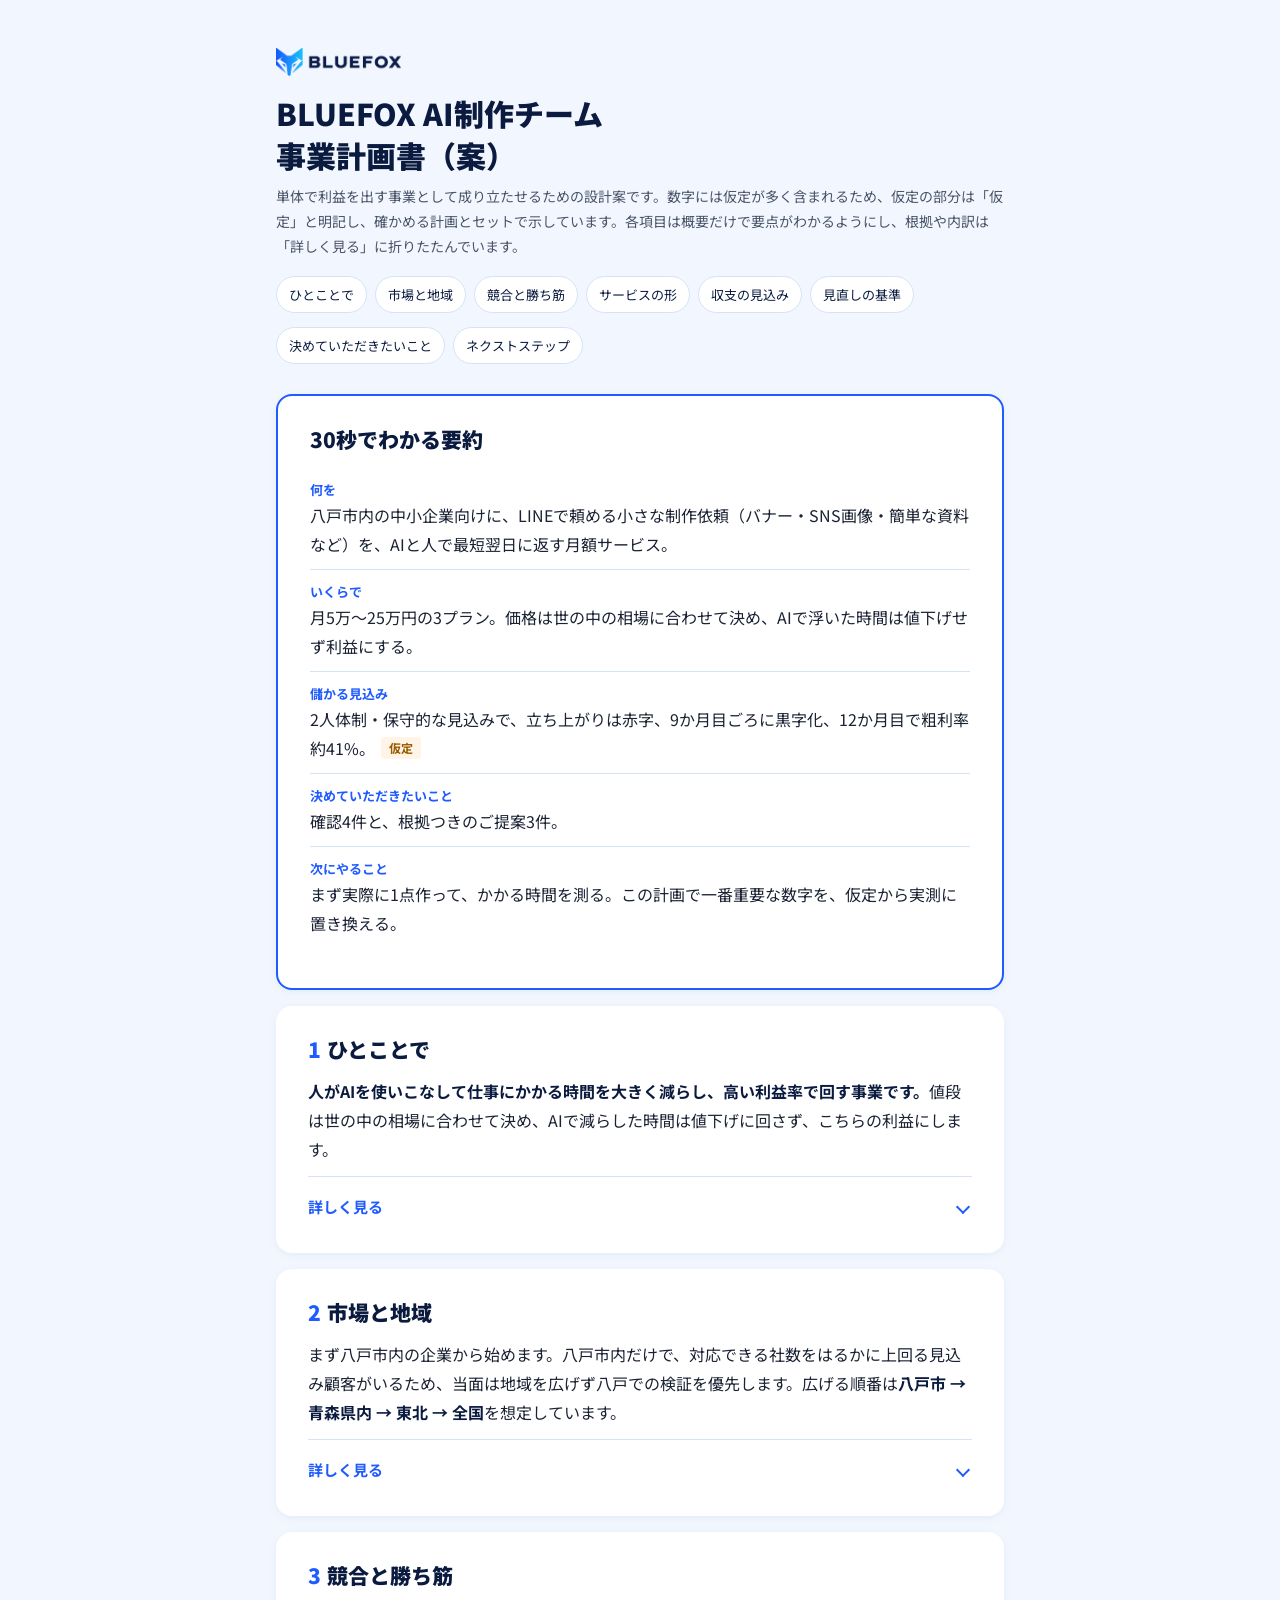
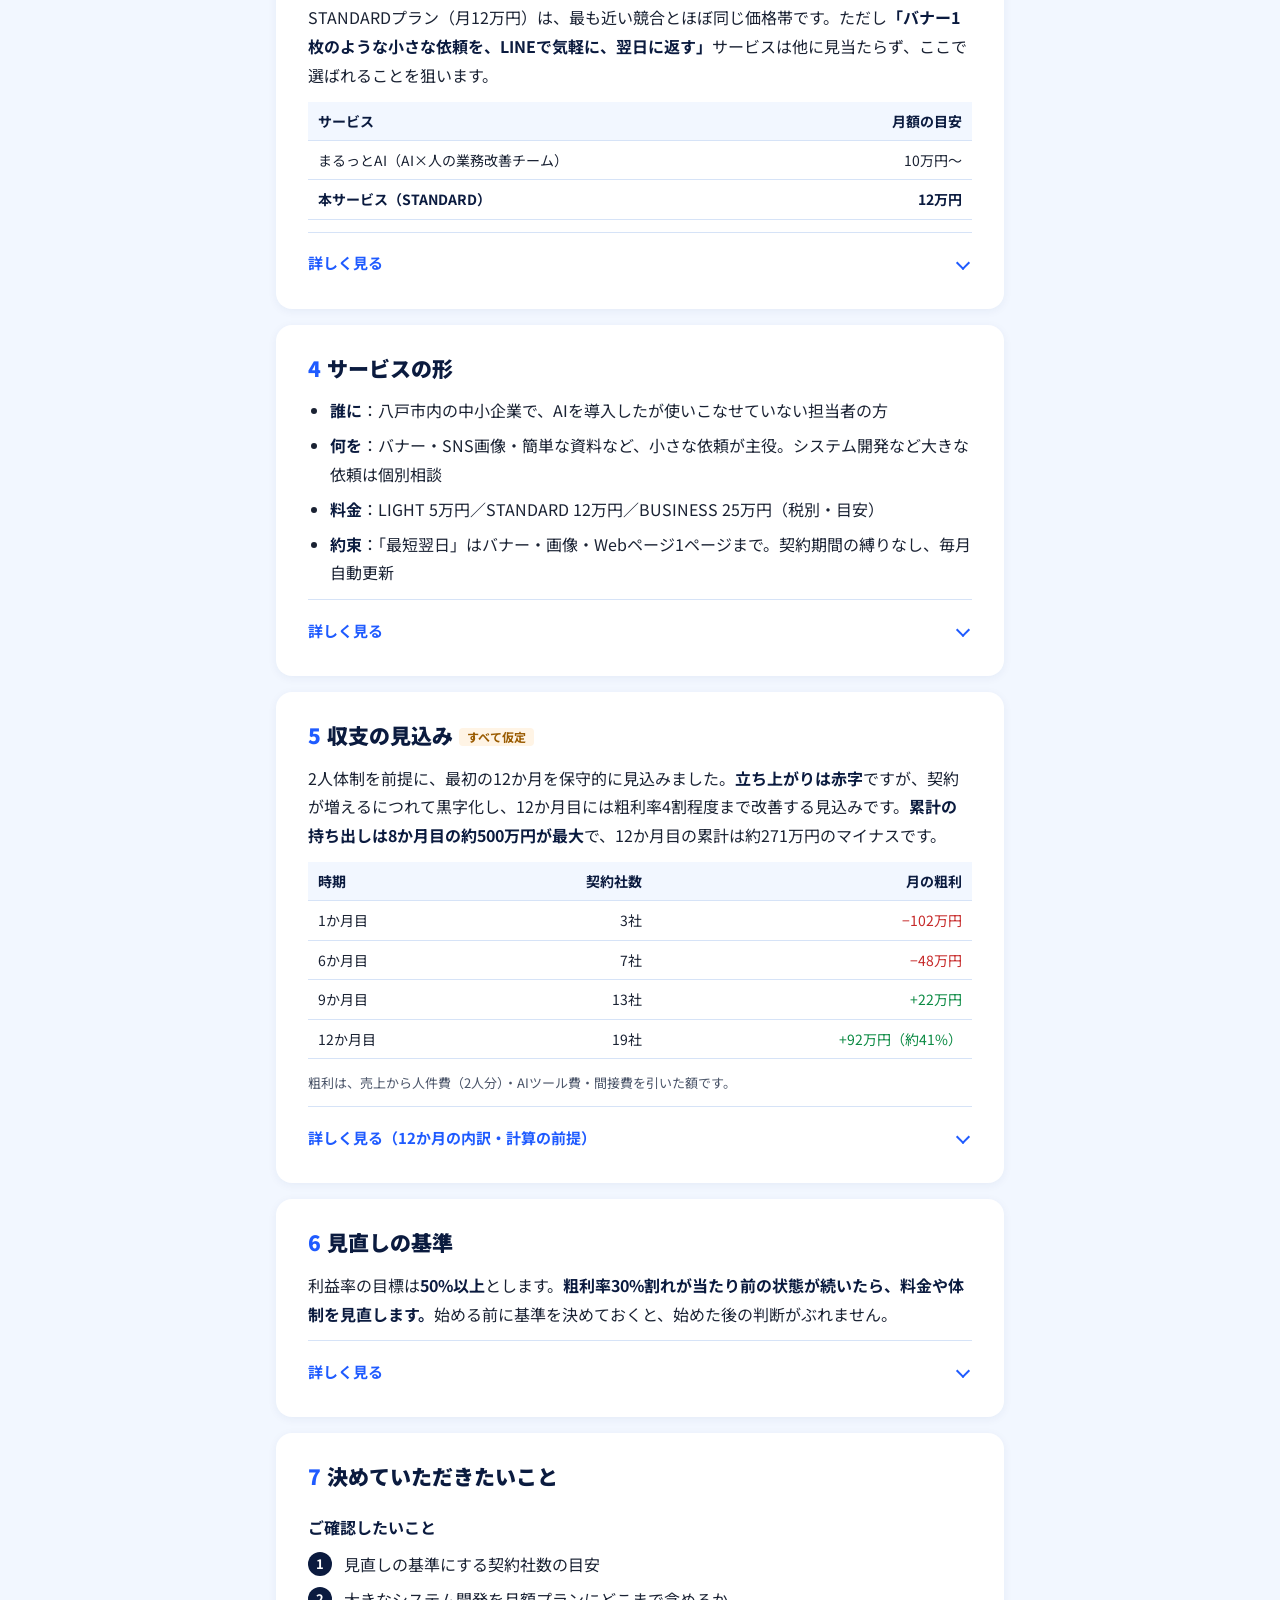
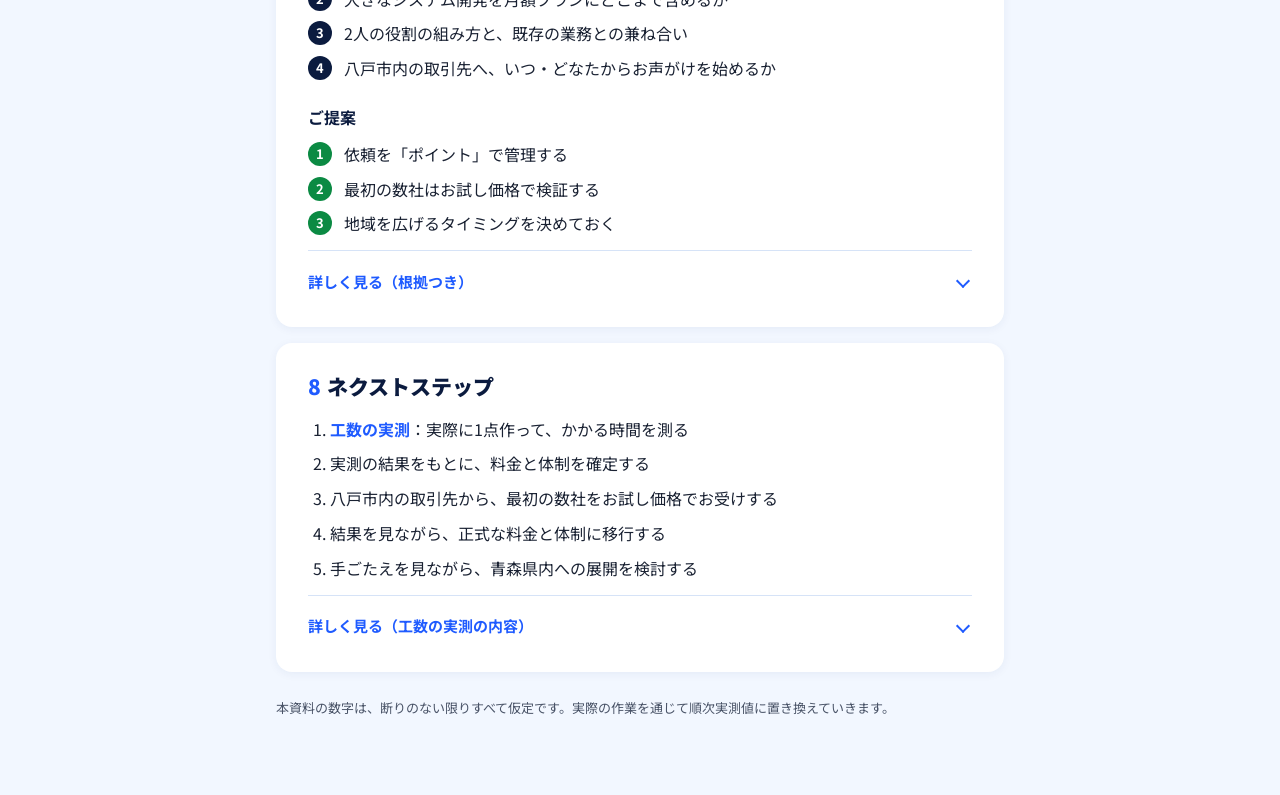
==== plan/index.html @ 3b833bce "事業計画書（案）ページを追加 Co-Authored-By: Claude Opus 5.5 <noreply@anthropic.com> Claude-Session: https://claud" ====
<!DOCTYPE html>
<html lang="ja">
<head>
  <meta charset="UTF-8">
  <meta name="viewport" content="width=device-width, initial-scale=1">
  <meta name="robots" content="noindex, nofollow">
  <title>BLUEFOX AI制作チーム 事業計画書（案）</title>
  <link rel="icon" href="../favicon.ico" sizes="any">
  <link rel="preconnect" href="https://fonts.googleapis.com">
  <link rel="preconnect" href="https://fonts.gstatic.com" crossorigin>
  <link href="https://fonts.googleapis.com/css2?family=Noto+Sans+JP:wght@400;500;700;900&display=swap" rel="stylesheet">
  <style>
    :root {
      --c-blue: #1f5bff;
      --c-navy: #0b1b3f;
      --c-green: #0b8a43;
      --c-red: #c62828;
      --c-text: #1a2233;
      --c-text-sub: #4a5468;
      --c-bg: #f2f7ff;
      --c-border: #d6e3f7;
    }
    *, *::before, *::after { box-sizing: border-box; }
    html { -webkit-text-size-adjust: 100%; }
    body {
      margin: 0;
      background: var(--c-bg);
      color: var(--c-text);
      font-family: "Noto Sans JP", sans-serif;
      font-size: 16px;
      line-height: 1.8;
    }
    .wrap { max-width: 760px; margin: 0 auto; padding: 0 16px 64px; }
    header { padding: 32px 0 8px; }
    .logo { display: block; width: auto; height: 28px; }
    h1 { margin: 16px 0 8px; font-size: 24px; line-height: 1.4; font-weight: 900; color: var(--c-navy); }
    .lead { margin: 0; font-size: 14px; color: var(--c-text-sub); }
    .toc { margin: 16px 0 0; padding: 0; list-style: none; display: flex; flex-wrap: wrap; gap: 8px; }
    .toc a {
      display: inline-block; padding: 6px 12px; border: 1px solid var(--c-border); border-radius: 999px;
      background: #fff; font-size: 13px; color: var(--c-navy); text-decoration: none;
    }
    .card {
      margin-top: 16px; padding: 20px; border-radius: 16px; background: #fff;
      box-shadow: 0 2px 10px rgba(15, 45, 120, 0.06);
      scroll-margin-top: 16px;
    }
    .card--summary { border: 2px solid var(--c-blue); }
    h2 { margin: 0 0 12px; font-size: 19px; line-height: 1.5; font-weight: 900; color: var(--c-navy); }
    h2 .num { color: var(--c-blue); margin-right: 6px; }
    h3 { margin: 20px 0 8px; font-size: 16px; font-weight: 700; color: var(--c-navy); }
    p { margin: 0 0 12px; }
    ul, ol { margin: 0 0 12px; padding-left: 1.4em; }
    li { margin-bottom: 6px; }
    strong { color: var(--c-navy); }
    .summary-list { list-style: none; padding: 0; }
    .summary-list li { padding: 10px 0; border-bottom: 1px solid var(--c-border); margin: 0; }
    .summary-list li:last-child { border-bottom: 0; }
    .summary-list b { display: block; font-size: 13px; color: var(--c-blue); }
    .tbl-wrap { overflow-x: auto; margin: 0 0 12px; }
    table { width: 100%; border-collapse: collapse; font-size: 14px; line-height: 1.6; }
    th, td { padding: 8px 10px; border-bottom: 1px solid var(--c-border); text-align: left; vertical-align: top; }
    thead th { background: var(--c-bg); font-weight: 700; color: var(--c-navy); white-space: nowrap; }
    td.n, th.n { text-align: right; white-space: nowrap; }
    .minus { color: var(--c-red); }
    .plus { color: var(--c-green); }
    .note { font-size: 13px; color: var(--c-text-sub); }
    .tag {
      display: inline-block; margin-left: 6px; padding: 0 8px; border-radius: 4px;
      background: #fff4e5; color: #9a5b00; font-size: 12px; font-weight: 700; vertical-align: 2px;
    }
    details { margin-top: 12px; border-top: 1px solid var(--c-border); }
    summary {
      display: flex; align-items: center; justify-content: space-between; gap: 8px;
      min-height: 48px; padding: 12px 0 0; cursor: pointer; list-style: none;
      font-size: 15px; font-weight: 700; color: var(--c-blue);
    }
    summary::-webkit-details-marker { display: none; }
    summary::after {
      content: ""; flex-shrink: 0; width: 10px; height: 10px; margin-right: 4px;
      border-right: 2px solid currentColor; border-bottom: 2px solid currentColor;
      transform: rotate(45deg); transition: transform 0.2s;
    }
    details[open] summary::after { transform: rotate(-135deg); }
    summary:focus-visible { outline: 3px solid #ffb700; outline-offset: 2px; }
    .detail-body { padding-top: 12px; }
    .ask { counter-reset: ask; list-style: none; padding: 0; }
    .ask li { position: relative; padding-left: 36px; min-height: 28px; }
    .ask li::before {
      counter-increment: ask; content: counter(ask);
      position: absolute; left: 0; top: 2px; width: 24px; height: 24px; border-radius: 50%;
      background: var(--c-navy); color: #fff; font-size: 13px; font-weight: 700; text-align: center; line-height: 24px;
    }
    .ask--proposal li::before { background: var(--c-green); }
    .steps li strong { color: var(--c-blue); }
    footer { margin-top: 24px; font-size: 13px; color: var(--c-text-sub); }
    @media (min-width: 768px) {
      header { padding-top: 48px; }
      h1 { font-size: 30px; }
      .card { padding: 28px 32px; }
      h2 { font-size: 21px; }
    }
  </style>
</head>
<body>
  <div class="wrap">
    <header>
      <img class="logo" src="../assets/img/logo_bluefox.png" alt="BLUEFOX" width="200" height="45">
      <h1>BLUEFOX AI制作チーム<br>事業計画書（案）</h1>
      <p class="lead">単体で利益を出す事業として成り立たせるための設計案です。数字には仮定が多く含まれるため、仮定の部分は「仮定」と明記し、確かめる計画とセットで示しています。各項目は概要だけで要点がわかるようにし、根拠や内訳は「詳しく見る」に折りたたんでいます。</p>
      <ul class="toc" aria-label="目次">
        <li><a href="#s1">ひとことで</a></li>
        <li><a href="#s2">市場と地域</a></li>
        <li><a href="#s3">競合と勝ち筋</a></li>
        <li><a href="#s4">サービスの形</a></li>
        <li><a href="#s5">収支の見込み</a></li>
        <li><a href="#s6">見直しの基準</a></li>
        <li><a href="#s7">決めていただきたいこと</a></li>
        <li><a href="#s8">ネクストステップ</a></li>
      </ul>
    </header>

    <main>
      <section class="card card--summary" aria-labelledby="summary-title">
        <h2 id="summary-title">30秒でわかる要約</h2>
        <ul class="summary-list">
          <li><b>何を</b>八戸市内の中小企業向けに、LINEで頼める小さな制作依頼（バナー・SNS画像・簡単な資料など）を、AIと人で最短翌日に返す月額サービス。</li>
          <li><b>いくらで</b>月5万〜25万円の3プラン。価格は世の中の相場に合わせて決め、AIで浮いた時間は値下げせず利益にする。</li>
          <li><b>儲かる見込み</b>2人体制・保守的な見込みで、立ち上がりは赤字、9か月目ごろに黒字化、12か月目で粗利率約41%。<span class="tag">仮定</span></li>
          <li><b>決めていただきたいこと</b>確認4件と、根拠つきのご提案3件。</li>
          <li><b>次にやること</b>まず実際に1点作って、かかる時間を測る。この計画で一番重要な数字を、仮定から実測に置き換える。</li>
        </ul>
      </section>

      <section class="card" id="s1" aria-labelledby="s1-title">
        <h2 id="s1-title"><span class="num">1</span>ひとことで</h2>
        <p><strong>人がAIを使いこなして仕事にかかる時間を大きく減らし、高い利益率で回す事業です。</strong>値段は世の中の相場に合わせて決め、AIで減らした時間は値下げに回さず、こちらの利益にします。</p>
        <details>
          <summary>詳しく見る</summary>
          <div class="detail-body">
            <p>原価をそのまま積み上げて値段を決めると、AIで効率化するほど値段を下げなければならず、効率化の成果が自社に残りません。そこで値段は競合の相場を基準に決め、原価（人の作業時間）が下がった分は利益として確保します。</p>
          </div>
        </details>
      </section>

      <section class="card" id="s2" aria-labelledby="s2-title">
        <h2 id="s2-title"><span class="num">2</span>市場と地域</h2>
        <p>まず八戸市内の企業から始めます。八戸市内だけで、対応できる社数をはるかに上回る見込み顧客がいるため、当面は地域を広げず八戸での検証を優先します。広げる順番は<strong>八戸市 → 青森県内 → 東北 → 全国</strong>を想定しています。</p>
        <details>
          <summary>詳しく見る</summary>
          <div class="detail-body">
            <ul>
              <li>全国で見ると、生成AIを仕事に使っている企業は約3割強という調査があります（帝国データバンク調査）。導入はしたが使いこなせていない企業は一定数いると見られます。</li>
              <li>八戸市内で同じ条件に当てはまる企業は、<strong>1,500〜1,900社程度</strong><span class="tag">仮定</span>と推計しました。市の統計ではなく、全国の数値を人口の比率で割り戻した推計です。</li>
              <li>この数は、後述する対応できる社数（数十社規模）よりはるかに多いため、地域を広げる目的は件数の確保ではなく、八戸で検証を終えてから次に進むことと位置づけています。</li>
            </ul>
          </div>
        </details>
      </section>

      <section class="card" id="s3" aria-labelledby="s3-title">
        <h2 id="s3-title"><span class="num">3</span>競合と勝ち筋</h2>
        <p>STANDARDプラン（月12万円）は、最も近い競合とほぼ同じ価格帯です。ただし<strong>「バナー1枚のような小さな依頼を、LINEで気軽に、翌日に返す」</strong>サービスは他に見当たらず、ここで選ばれることを狙います。</p>
        <div class="tbl-wrap">
          <table>
            <thead><tr><th>サービス</th><th class="n">月額の目安</th></tr></thead>
            <tbody>
              <tr><td>まるっとAI（AI×人の業務改善チーム）</td><td class="n">10万円〜</td></tr>
              <tr><td><strong>本サービス（STANDARD）</strong></td><td class="n"><strong>12万円</strong></td></tr>
            </tbody>
          </table>
        </div>
        <details>
          <summary>詳しく見る</summary>
          <div class="detail-body">
            <div class="tbl-wrap">
              <table>
                <thead><tr><th>サービス</th><th class="n">月額の目安</th><th>確認状況</th></tr></thead>
                <tbody>
                  <tr><td>まるっとAI（AI×人の業務改善チーム）</td><td class="n">10万円〜</td><td>公式サイト</td></tr>
                  <tr><td>デザインのサブスク（時間制）</td><td class="n">3〜7万円</td><td>公式情報</td></tr>
                  <tr><td>フジ子さん（事務代行・参考）</td><td class="n">3〜12万円</td><td>比較サイト</td></tr>
                  <tr><td><strong>本サービス（STANDARD）</strong></td><td class="n"><strong>12万円</strong></td><td>今回の設計案</td></tr>
                </tbody>
              </table>
            </div>
            <p>一番近い存在は「まるっとAI」で、価格帯もほぼ同じです。ただ、多くの競合はページ数の多いWeb制作や業務改善の支援が中心で、小さな依頼を主役にしたサービスは見当たりませんでした。</p>
            <p>体力のある大手ほど、小さな依頼は手間に見合わず引き受けにくいものです。私たちは「小さな依頼」に絞り、価格ではなく速さと気軽さで選ばれることを狙います。</p>
          </div>
        </details>
      </section>

      <section class="card" id="s4" aria-labelledby="s4-title">
        <h2 id="s4-title"><span class="num">4</span>サービスの形</h2>
        <ul>
          <li><strong>誰に</strong>：八戸市内の中小企業で、AIを導入したが使いこなせていない担当者の方</li>
          <li><strong>何を</strong>：バナー・SNS画像・簡単な資料など、小さな依頼が主役。システム開発など大きな依頼は個別相談</li>
          <li><strong>料金</strong>：LIGHT 5万円／STANDARD 12万円／BUSINESS 25万円（税別・目安）</li>
          <li><strong>約束</strong>：「最短翌日」はバナー・画像・Webページ1ページまで。契約期間の縛りなし、毎月自動更新</li>
        </ul>
        <details>
          <summary>詳しく見る</summary>
          <div class="detail-body">
            <div class="tbl-wrap">
              <table>
                <thead><tr><th>プラン</th><th class="n">月額</th><th>できることの目安</th></tr></thead>
                <tbody>
                  <tr><td>LIGHT</td><td class="n">5万円</td><td>バナー・SNS画像を数点、簡単な資料</td></tr>
                  <tr><td>STANDARD</td><td class="n">12万円</td><td>Webページ数ページ、営業資料など</td></tr>
                  <tr><td>BUSINESS</td><td class="n">25万円</td><td>より大きな制作。開発を含む場合は別途ご相談</td></tr>
                </tbody>
              </table>
            </div>
            <p><strong>「最短翌日」の条件</strong>：Webページ1ページは、原稿と写真などの素材がそろっていることが条件です。そろっていない場合は、そろってから翌日の対応になります。</p>
            <p><strong>対象外とする依頼</strong>：有償のライセンス費用が発生する素材、規制業界の広告審査が必要なもの、プランの上限を大きく超える開発案件。</p>
            <p><strong>契約</strong>：最低契約期間は設けず、毎月自動更新とします（直接の競合と同じ条件です）。</p>
          </div>
        </details>
      </section>

      <section class="card" id="s5" aria-labelledby="s5-title">
        <h2 id="s5-title"><span class="num">5</span>収支の見込み<span class="tag">すべて仮定</span></h2>
        <p>2人体制を前提に、最初の12か月を保守的に見込みました。<strong>立ち上がりは赤字</strong>ですが、契約が増えるにつれて黒字化し、12か月目には粗利率4割程度まで改善する見込みです。<strong>累計の持ち出しは8か月目の約500万円が最大</strong>で、12か月目の累計は約271万円のマイナスです。</p>
        <div class="tbl-wrap">
          <table>
            <thead><tr><th>時期</th><th class="n">契約社数</th><th class="n">月の粗利</th></tr></thead>
            <tbody>
              <tr><td>1か月目</td><td class="n">3社</td><td class="n minus">−102万円</td></tr>
              <tr><td>6か月目</td><td class="n">7社</td><td class="n minus">−48万円</td></tr>
              <tr><td>9か月目</td><td class="n">13社</td><td class="n plus">+22万円</td></tr>
              <tr><td>12か月目</td><td class="n">19社</td><td class="n plus">+92万円（約41%）</td></tr>
            </tbody>
          </table>
        </div>
        <p class="note">粗利は、売上から人件費（2人分）・AIツール費・間接費を引いた額です。</p>
        <details>
          <summary>詳しく見る（12か月の内訳・計算の前提）</summary>
          <div class="detail-body">
            <p>最初の3社は3か月間お試し価格（通常の8割）でお受けし、4か月目から通常料金に移行する想定です。2人分の人件費は契約社数に関わらずかかるため、契約が少ないうちは赤字になります。既存の業務と兼務にする場合は、実際の負担はこれより軽くなる可能性があります。</p>
            <h3>12か月の内訳</h3>
            <div class="tbl-wrap">
              <table>
                <thead><tr><th>月</th><th class="n">契約社数</th><th class="n">売上</th><th class="n">粗利</th></tr></thead>
                <tbody>
                  <tr><td>1</td><td class="n">3</td><td class="n">28.8万</td><td class="n minus">−102.1万</td></tr>
                  <tr><td>2</td><td class="n">3</td><td class="n">28.8万</td><td class="n minus">−102.1万</td></tr>
                  <tr><td>3</td><td class="n">4</td><td class="n">40.8万</td><td class="n minus">−90.4万</td></tr>
                  <tr><td>4</td><td class="n">5</td><td class="n">60.0万</td><td class="n minus">−71.5万</td></tr>
                  <tr><td>5</td><td class="n">6</td><td class="n">72.0万</td><td class="n minus">−59.8万</td></tr>
                  <tr><td>6</td><td class="n">7</td><td class="n">84.0万</td><td class="n minus">−48.1万</td></tr>
                  <tr><td>7</td><td class="n">9</td><td class="n">108.0万</td><td class="n minus">−24.7万</td></tr>
                  <tr><td>8</td><td class="n">11</td><td class="n">132.0万</td><td class="n minus">−1.3万</td></tr>
                  <tr><td>9</td><td class="n">13</td><td class="n">156.0万</td><td class="n plus">+22.1万</td></tr>
                  <tr><td>10</td><td class="n">15</td><td class="n">180.0万</td><td class="n plus">+45.5万</td></tr>
                  <tr><td>11</td><td class="n">17</td><td class="n">204.0万</td><td class="n plus">+68.9万</td></tr>
                  <tr><td>12</td><td class="n">19</td><td class="n">228.0万</td><td class="n plus">+92.3万</td></tr>
                </tbody>
              </table>
            </div>
            <p class="note">売上はすべての社がSTANDARD（月12万円）の想定です。12か月の累計は約−271万円です。</p>
            <h3>一番大きく左右する数字</h3>
            <p><strong>「1社あたり、月に何時間の人の作業が必要か」</strong>です。2人の役割の組み方によって、目標の粗利率（50%以上）を保てる時間の目安が変わります。</p>
            <div class="tbl-wrap">
              <table>
                <thead><tr><th>2人の役割の組み方</th><th class="n">50%を保てる目安</th></tr></thead>
                <tbody>
                  <tr><td>デザイナー＋PM兼エンジニア</td><td class="n">月9.7時間以内</td></tr>
                  <tr><td>デザイナー＋エンジニア</td><td class="n">月11.1時間以内</td></tr>
                  <tr><td>PM専任＋デザイナー兼エンジニア</td><td class="n">月5.9時間以内</td></tr>
                </tbody>
              </table>
            </div>
            <p>この時間はまだ実際に測っていません。ネクストステップの最初に、実際の作業で測ります。</p>
            <h3>計算の前提</h3>
            <ul>
              <li>売上 ＝ 12万円 × 契約社数</li>
              <li>費用 ＝ 人件費120万円（月60万円×2人・実働160時間/月）＋ AIツール費（1社あたり月3,000円）＋ 間接費10万円</li>
              <li>粗利率 ＝（売上 − 費用）÷ 売上</li>
              <li>粗利率50%以上には約23社、30%を割るのは約16社を下回る場合</li>
              <li>1社あたり月の作業時間は8時間と仮定（実測で確かめる対象）</li>
            </ul>
          </div>
        </details>
      </section>

      <section class="card" id="s6" aria-labelledby="s6-title">
        <h2 id="s6-title"><span class="num">6</span>見直しの基準</h2>
        <p>利益率の目標は<strong>50%以上</strong>とします。<strong>粗利率30%割れが当たり前の状態が続いたら、料金や体制を見直します。</strong>始める前に基準を決めておくと、始めた後の判断がぶれません。</p>
        <details>
          <summary>詳しく見る</summary>
          <div class="detail-body">
            <p>「当たり前になった」をどの契約社数で判断するかは、社長と一緒に決めたいと考えています。試算では、粗利率30%を割るのは契約社数がおよそ16社を下回る水準です。</p>
          </div>
        </details>
      </section>

      <section class="card" id="s7" aria-labelledby="s7-title">
        <h2 id="s7-title"><span class="num">7</span>決めていただきたいこと</h2>
        <h3>ご確認したいこと</h3>
        <ol class="ask">
          <li>見直しの基準にする契約社数の目安</li>
          <li>大きなシステム開発を月額プランにどこまで含めるか</li>
          <li>2人の役割の組み方と、既存の業務との兼ね合い</li>
          <li>八戸市内の取引先へ、いつ・どなたからお声がけを始めるか</li>
        </ol>
        <h3>ご提案</h3>
        <ol class="ask ask--proposal">
          <li>依頼を「ポイント」で管理する</li>
          <li>最初の数社はお試し価格で検証する</li>
          <li>地域を広げるタイミングを決めておく</li>
        </ol>
        <details>
          <summary>詳しく見る（根拠つき）</summary>
          <div class="detail-body">
            <h3>ご確認したいこと</h3>
            <ol>
              <li>試算では、粗利率30%を割るのは契約社数がおよそ16社を下回る水準です。この数字を見直しの基準にしてよいか確認したいです。</li>
              <li>BUSINESSプランに含める「小規模システム開発1〜2件」は、相場に照らすとこの価格に収めるのが難しい可能性があります。個別見積りにする、対象を絞るなど、扱いを決めたいです。</li>
              <li>収支は2人の役割の組み方によって大きく変わります。どの組み方に近づけるか、既存の業務とどう兼ね合いをつけるかを確認したいです。</li>
              <li>最初のお試し先について、いつ・どなたからお声がけを始めるかを確認したいです。</li>
            </ol>
            <h3>ご提案と根拠</h3>
            <p><strong>① 依頼を「ポイント」で管理する</strong><br>「バナー4〜6点」のような個数の枠ではなく、依頼ごとにポイントを割り振ります。<br><span class="note">根拠：同業のサービスでも「時間や回数で区切り、超えたら追加料金」という管理方法が公式に採用されています。難易度の違う依頼を公平に扱えます。</span></p>
            <p><strong>② 最初の数社はお試し価格で検証する</strong><br>八戸市内でお声がけできる3〜5社に、3か月間、通常の8割程度の価格で契約していただき、実際の作業時間を測ります。<br><span class="note">根拠：この事業は「1社あたり月に何時間かかるか」がまだ読めていません。安く確かめてから本格化するほうがリスクを抑えられます。</span></p>
            <p><strong>③ 地域を広げるタイミングを決めておく</strong><br>契約社数が対応できる上限の8割程度に達したら、青森県内への拡大を検討します。<br><span class="note">根拠：八戸市内だけでも対応できる件数を大きく上回る需要が見込めます。無理に広げるより、八戸での検証を先に終えるほうが手堅いと考えます。</span></p>
          </div>
        </details>
      </section>

      <section class="card" id="s8" aria-labelledby="s8-title">
        <h2 id="s8-title"><span class="num">8</span>ネクストステップ</h2>
        <ol class="steps">
          <li><strong>工数の実測</strong>：実際に1点作って、かかる時間を測る</li>
          <li>実測の結果をもとに、料金と体制を確定する</li>
          <li>八戸市内の取引先から、最初の数社をお試し価格でお受けする</li>
          <li>結果を見ながら、正式な料金と体制に移行する</li>
          <li>手ごたえを見ながら、青森県内への展開を検討する</li>
        </ol>
        <details>
          <summary>詳しく見る（工数の実測の内容）</summary>
          <div class="detail-body">
            <p><strong>何を測るか</strong>：バナー・SNS画像・Webページ1ページ・簡単な資料・LPデザインを、種類ごとに1〜2点、実際の依頼に近い形で試作します。</p>
            <p><strong>何を記録するか</strong>：依頼の整理とAIへの指示づくり、AIの出力を待つ間に人が張り付いていた時間、AIの出力を直す時間、最終チェックの時間を、分単位で記録します。</p>
            <p><strong>結果で何が決まるか</strong>：「1社あたり月に何時間かかるか」が実測値になれば、プランの中身・対応できる社数・粗利率の見込みを仮定から実測に置き換えられます。目安（例：月9.7時間以内）に収まれば計画どおり進め、収まらない場合は、値段を上げるのではなくプランの中身（できることの量）を見直す案を検討します。</p>
          </div>
        </details>
      </section>
    </main>

    <footer>
      <p>本資料の数字は、断りのない限りすべて仮定です。実際の作業を通じて順次実測値に置き換えていきます。</p>
    </footer>
  </div>
</body>
</html>
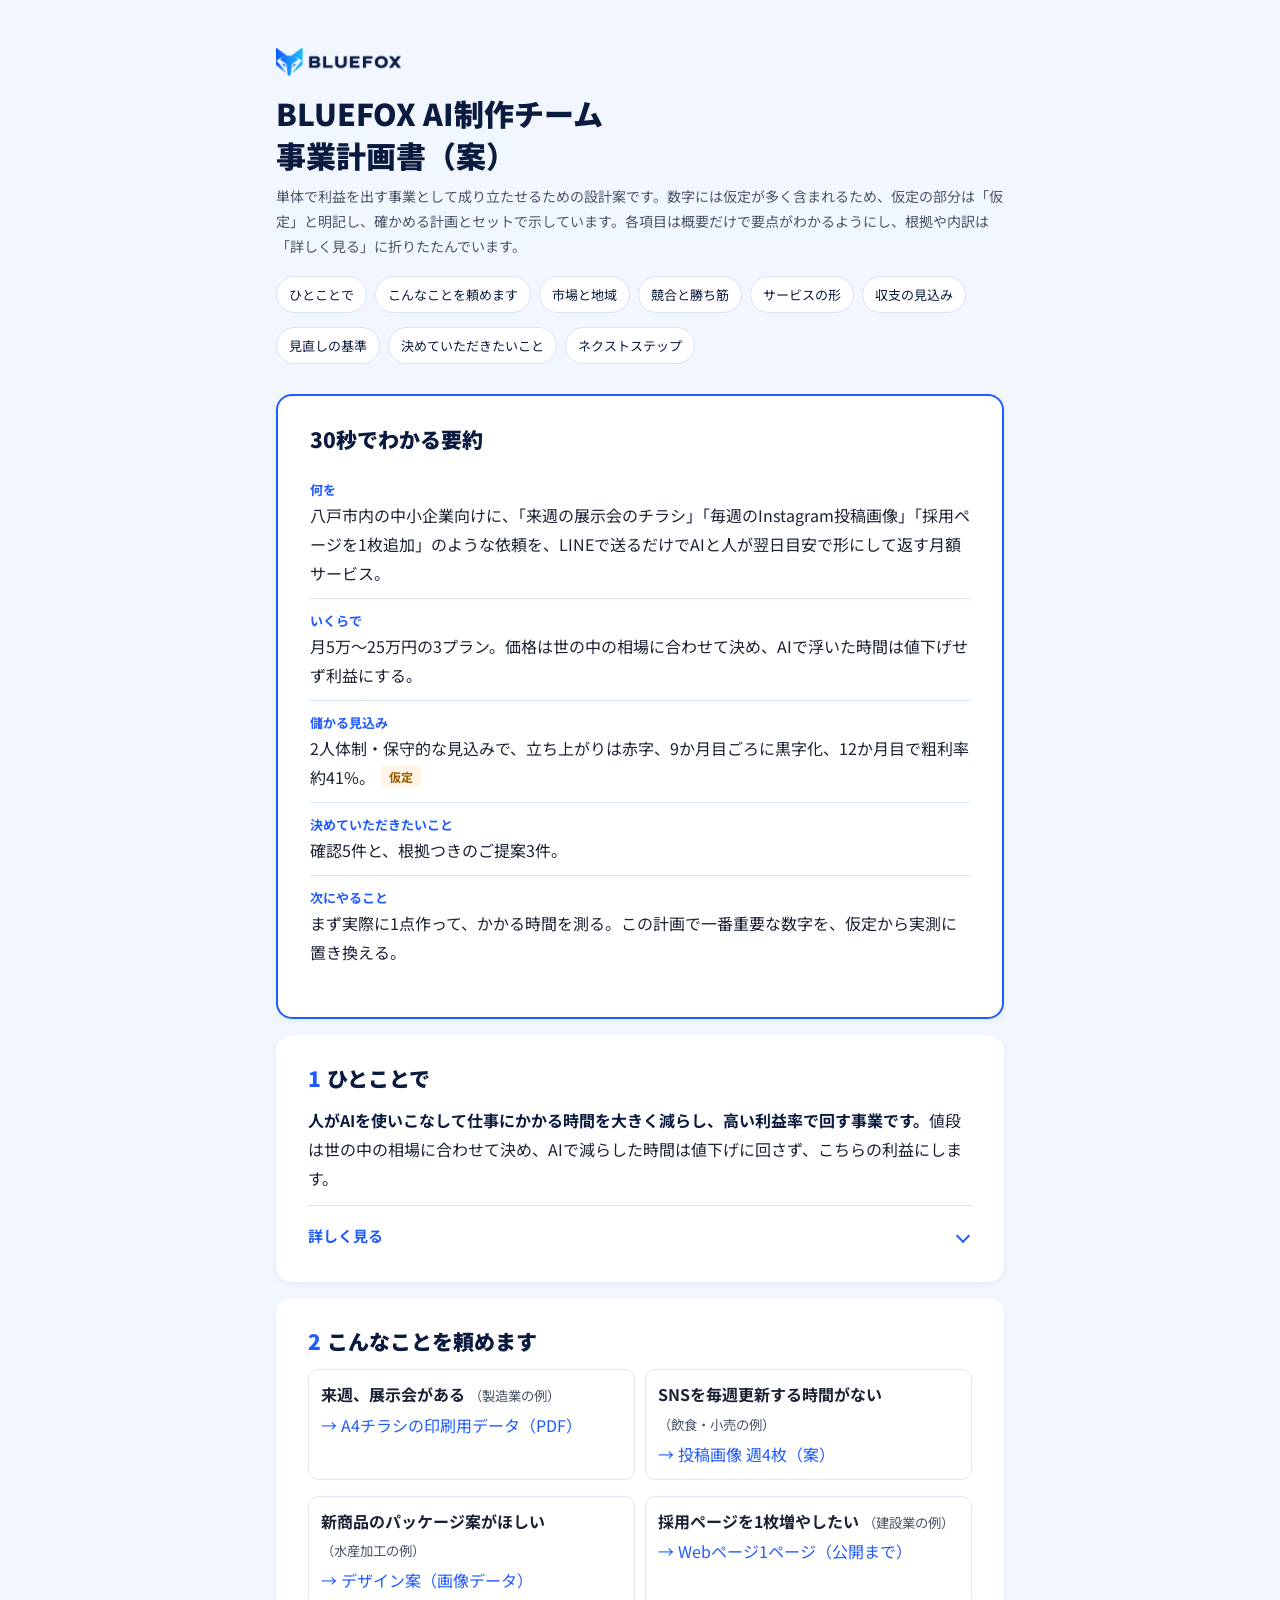
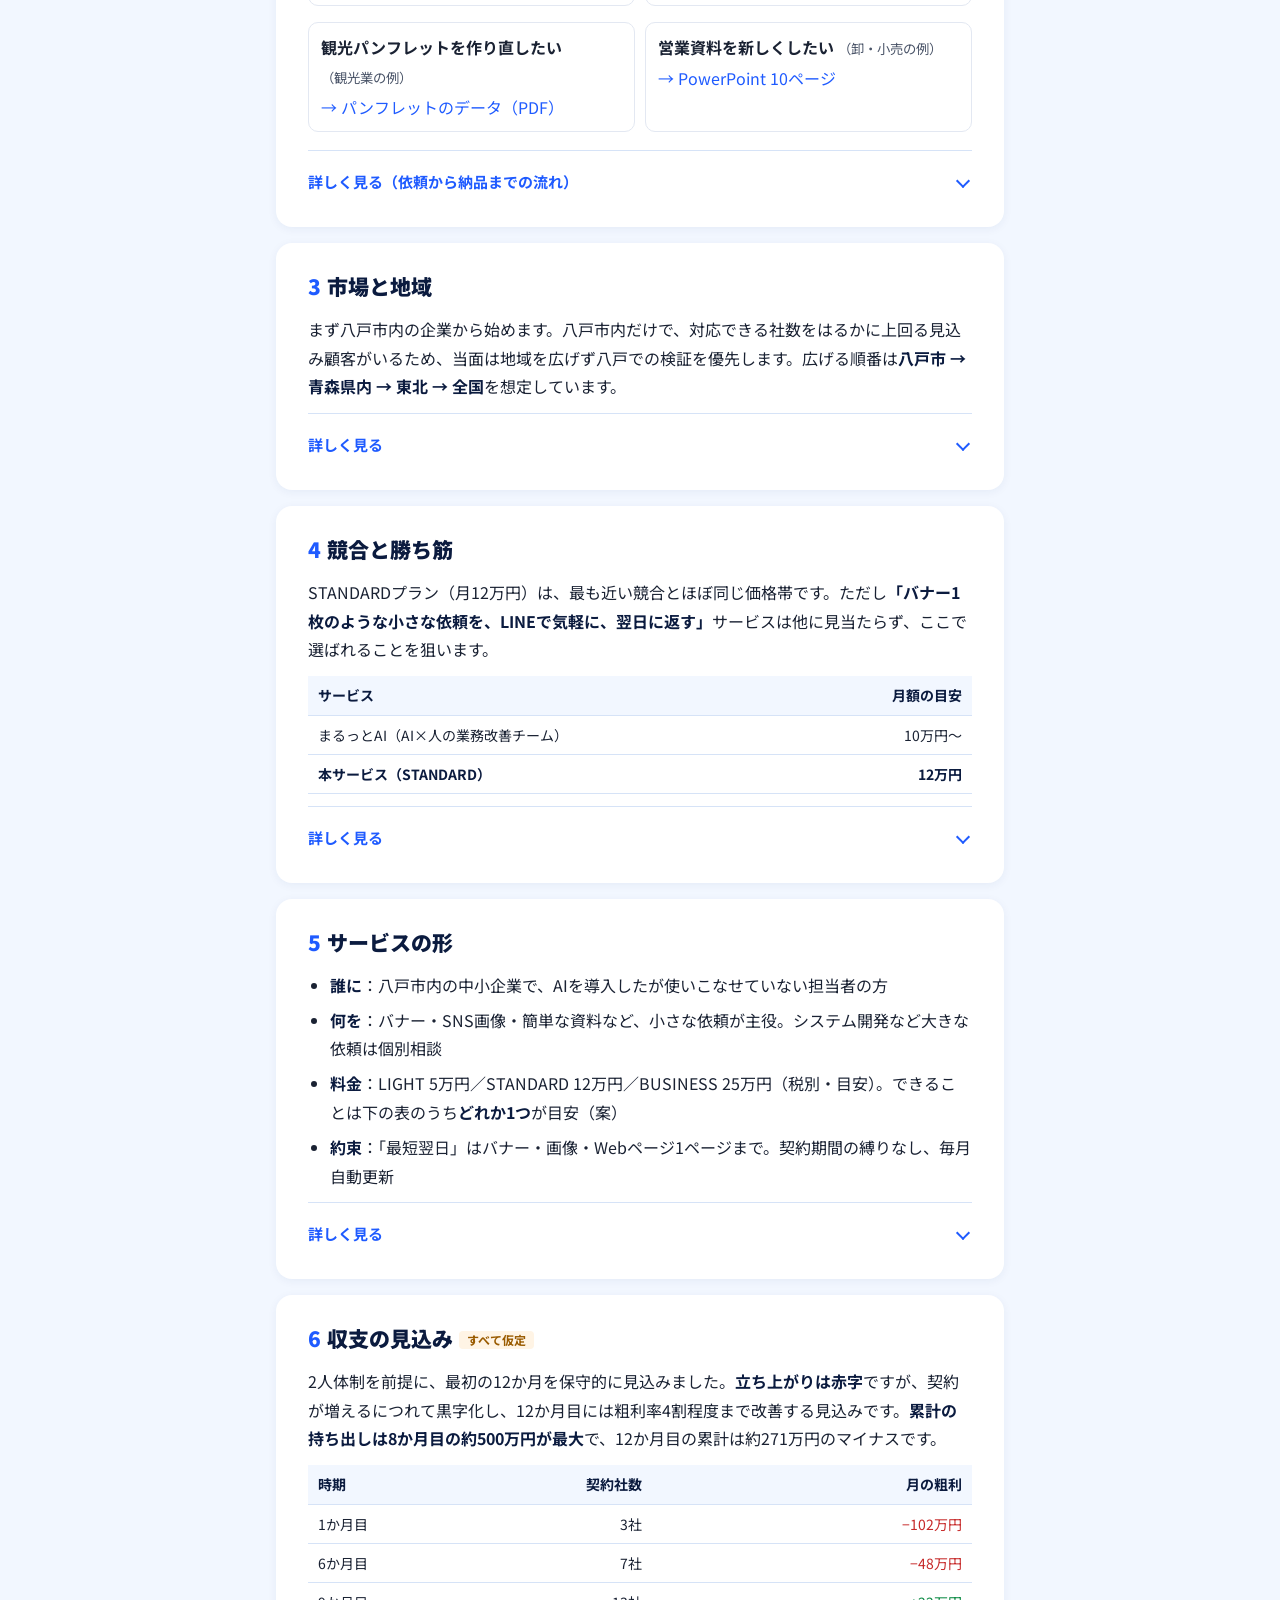
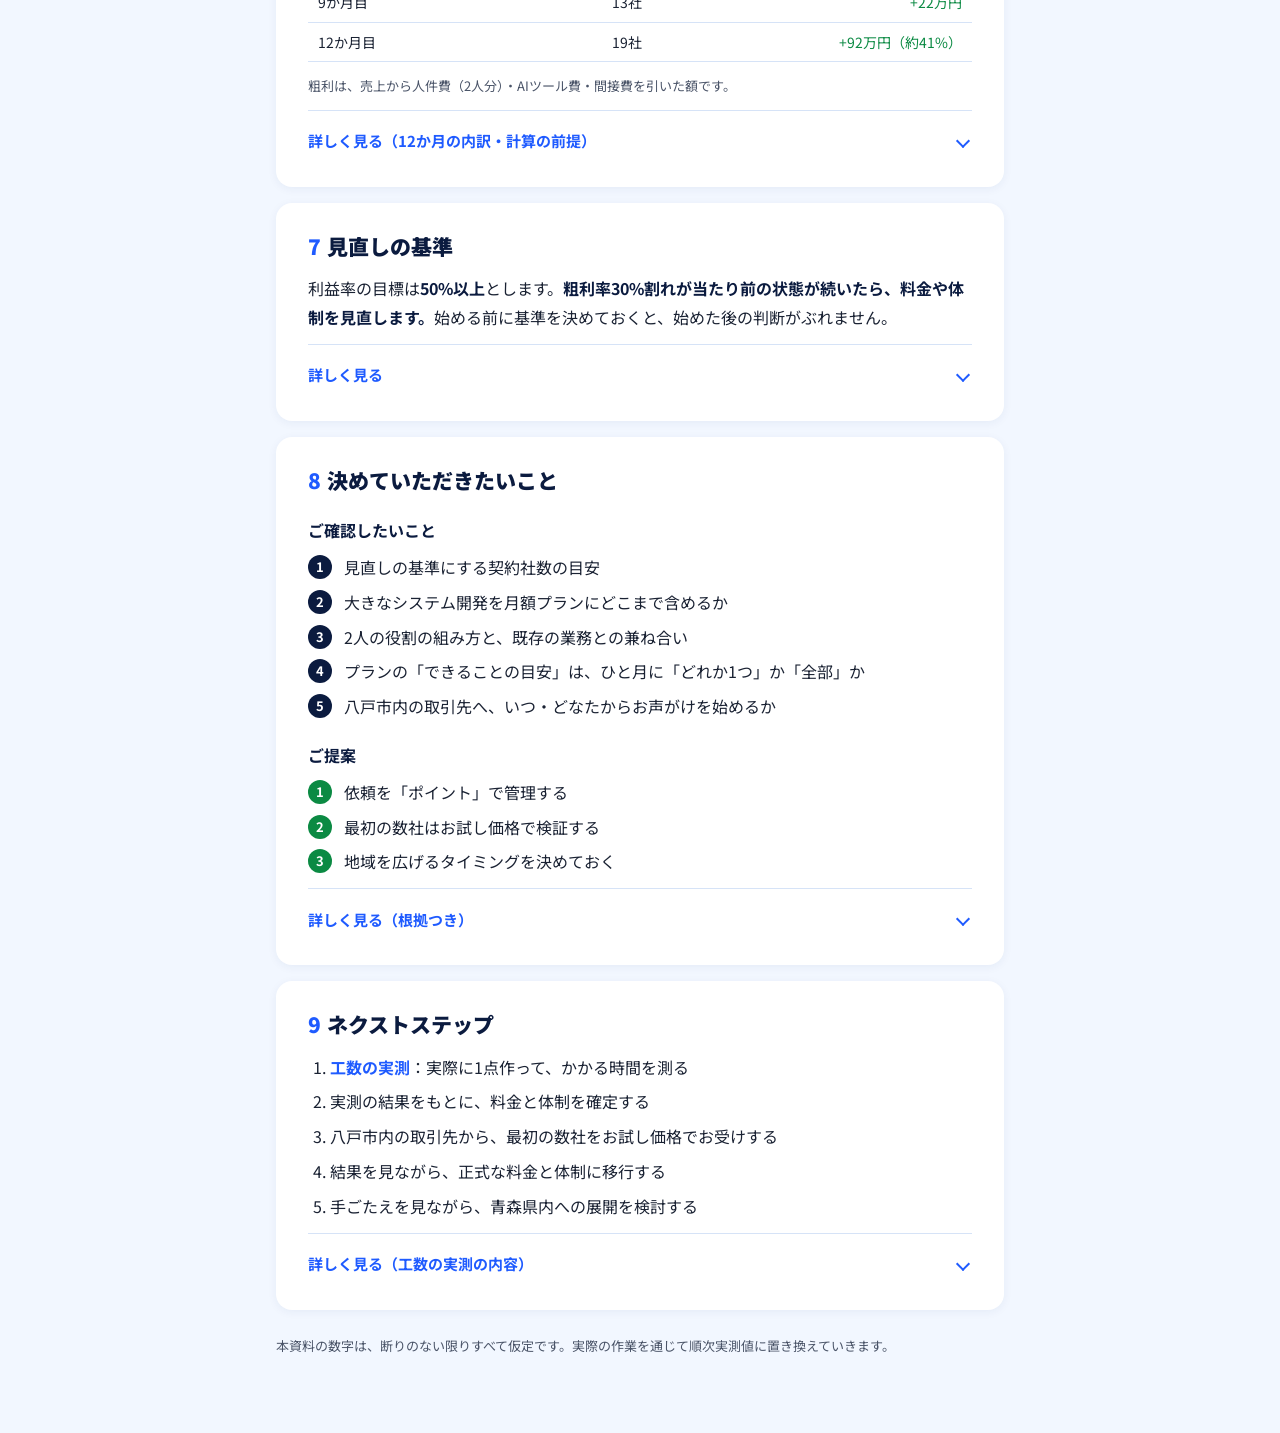
==== commit 628a375a: "事業計画書（案）: 依頼例と流れを追加し、プランの目安を具体化" ====
--- a/plan/index.html
+++ b/plan/index.html
@@ -93,6 +93,13 @@
     }
     .ask--proposal li::before { background: var(--c-green); }
     .steps li strong { color: var(--c-blue); }
+    .ex { list-style: none; padding: 0; margin: 0; display: grid; gap: 10px; }
+    .ex li { border: 1px solid #e3e8f2; border-radius: 10px; padding: 10px 12px; }
+    .ex__scene { display: block; font-weight: 700; }
+    .ex__scene small { display: inline-block; font-weight: 400; color: var(--c-text-sub); }
+    .ex__out { display: block; margin-top: 2px; color: var(--c-blue); }
+    .ex__out::before { content: "→ "; }
+    @media (min-width: 768px) { .ex { grid-template-columns: 1fr 1fr; } }
     footer { margin-top: 24px; font-size: 13px; color: var(--c-text-sub); }
     @media (min-width: 768px) {
       header { padding-top: 48px; }
@@ -110,13 +117,14 @@
       <p class="lead">単体で利益を出す事業として成り立たせるための設計案です。数字には仮定が多く含まれるため、仮定の部分は「仮定」と明記し、確かめる計画とセットで示しています。各項目は概要だけで要点がわかるようにし、根拠や内訳は「詳しく見る」に折りたたんでいます。</p>
       <ul class="toc" aria-label="目次">
         <li><a href="#s1">ひとことで</a></li>
-        <li><a href="#s2">市場と地域</a></li>
-        <li><a href="#s3">競合と勝ち筋</a></li>
-        <li><a href="#s4">サービスの形</a></li>
-        <li><a href="#s5">収支の見込み</a></li>
-        <li><a href="#s6">見直しの基準</a></li>
-        <li><a href="#s7">決めていただきたいこと</a></li>
-        <li><a href="#s8">ネクストステップ</a></li>
+        <li><a href="#s2">こんなことを頼めます</a></li>
+        <li><a href="#s3">市場と地域</a></li>
+        <li><a href="#s4">競合と勝ち筋</a></li>
+        <li><a href="#s5">サービスの形</a></li>
+        <li><a href="#s6">収支の見込み</a></li>
+        <li><a href="#s7">見直しの基準</a></li>
+        <li><a href="#s8">決めていただきたいこと</a></li>
+        <li><a href="#s9">ネクストステップ</a></li>
       </ul>
     </header>
 
@@ -124,10 +132,10 @@
       <section class="card card--summary" aria-labelledby="summary-title">
         <h2 id="summary-title">30秒でわかる要約</h2>
         <ul class="summary-list">
-          <li><b>何を</b>八戸市内の中小企業向けに、LINEで頼める小さな制作依頼（バナー・SNS画像・簡単な資料など）を、AIと人で最短翌日に返す月額サービス。</li>
+          <li><b>何を</b>八戸市内の中小企業向けに、「来週の展示会のチラシ」「毎週のInstagram投稿画像」「採用ページを1枚追加」のような依頼を、LINEで送るだけでAIと人が翌日目安で形にして返す月額サービス。</li>
           <li><b>いくらで</b>月5万〜25万円の3プラン。価格は世の中の相場に合わせて決め、AIで浮いた時間は値下げせず利益にする。</li>
           <li><b>儲かる見込み</b>2人体制・保守的な見込みで、立ち上がりは赤字、9か月目ごろに黒字化、12か月目で粗利率約41%。<span class="tag">仮定</span></li>
-          <li><b>決めていただきたいこと</b>確認4件と、根拠つきのご提案3件。</li>
+          <li><b>決めていただきたいこと</b>確認5件と、根拠つきのご提案3件。</li>
           <li><b>次にやること</b>まず実際に1点作って、かかる時間を測る。この計画で一番重要な数字を、仮定から実測に置き換える。</li>
         </ul>
       </section>
@@ -144,7 +152,35 @@
       </section>
 
       <section class="card" id="s2" aria-labelledby="s2-title">
-        <h2 id="s2-title"><span class="num">2</span>市場と地域</h2>
+        <h2 id="s2-title"><span class="num">2</span>こんなことを頼めます</h2>
+        <ul class="ex">
+          <li><span class="ex__scene">来週、展示会がある <small>（製造業の例）</small></span><span class="ex__out">A4チラシの印刷用データ（PDF）</span></li>
+          <li><span class="ex__scene">SNSを毎週更新する時間がない <small>（飲食・小売の例）</small></span><span class="ex__out">投稿画像 週4枚（案）</span></li>
+          <li><span class="ex__scene">新商品のパッケージ案がほしい <small>（水産加工の例）</small></span><span class="ex__out">デザイン案（画像データ）</span></li>
+          <li><span class="ex__scene">採用ページを1枚増やしたい <small>（建設業の例）</small></span><span class="ex__out">Webページ1ページ（公開まで）</span></li>
+          <li><span class="ex__scene">観光パンフレットを作り直したい <small>（観光業の例）</small></span><span class="ex__out">パンフレットのデータ（PDF）</span></li>
+          <li><span class="ex__scene">営業資料を新しくしたい <small>（卸・小売の例）</small></span><span class="ex__out">PowerPoint 10ページ</span></li>
+        </ul>
+        <details>
+          <summary>詳しく見る（依頼から納品までの流れ）</summary>
+          <div class="detail-body">
+            <h3>依頼から納品までの流れ（案）</h3>
+            <ol>
+              <li><strong>LINEで依頼</strong>：お客様は頼みたい内容をLINEで送るだけ。こちらで受け取り、担当が付きます。</li>
+              <li><strong>内容確認・見積り</strong>：こちらで内容を整理し、費用の目安（ポイント）をお伝えします。必要なら確認の質問をします。</li>
+              <li><strong>制作</strong>：AIと人で制作します。お客様側の作業はありません。</li>
+              <li><strong>確認・修正</strong>：仕上がりを確認いただき、必要なら修正をご依頼いただきます（修正回数は検討中）。</li>
+              <li><strong>納品</strong>：LINEでデータをお送りするか、Webページを公開します。</li>
+            </ol>
+            <p><strong>お客様がしなくてよいこと（案）</strong>：デザイナー探し、見積りの取り直し、細かい指示書づくり、AIツールの操作。</p>
+            <p><strong>納品の形式（案）</strong>：画像データ（PNG・JPGなど）、PDF、PowerPoint、公開済みのWebページなど、依頼の内容によります。</p>
+            <p><strong>まだ決まっていない条件</strong>：修正回数や対応にかかる日数などは、まだ案の段階です。最初の数社で実際に確かめながら決めます。</p>
+          </div>
+        </details>
+      </section>
+
+      <section class="card" id="s3" aria-labelledby="s3-title">
+        <h2 id="s3-title"><span class="num">3</span>市場と地域</h2>
         <p>まず八戸市内の企業から始めます。八戸市内だけで、対応できる社数をはるかに上回る見込み顧客がいるため、当面は地域を広げず八戸での検証を優先します。広げる順番は<strong>八戸市 → 青森県内 → 東北 → 全国</strong>を想定しています。</p>
         <details>
           <summary>詳しく見る</summary>
@@ -158,8 +194,8 @@
         </details>
       </section>
 
-      <section class="card" id="s3" aria-labelledby="s3-title">
-        <h2 id="s3-title"><span class="num">3</span>競合と勝ち筋</h2>
+      <section class="card" id="s4" aria-labelledby="s4-title">
+        <h2 id="s4-title"><span class="num">4</span>競合と勝ち筋</h2>
         <p>STANDARDプラン（月12万円）は、最も近い競合とほぼ同じ価格帯です。ただし<strong>「バナー1枚のような小さな依頼を、LINEで気軽に、翌日に返す」</strong>サービスは他に見当たらず、ここで選ばれることを狙います。</p>
         <div class="tbl-wrap">
           <table>
@@ -190,12 +226,12 @@
         </details>
       </section>
 
-      <section class="card" id="s4" aria-labelledby="s4-title">
-        <h2 id="s4-title"><span class="num">4</span>サービスの形</h2>
+      <section class="card" id="s5" aria-labelledby="s5-title">
+        <h2 id="s5-title"><span class="num">5</span>サービスの形</h2>
         <ul>
           <li><strong>誰に</strong>：八戸市内の中小企業で、AIを導入したが使いこなせていない担当者の方</li>
           <li><strong>何を</strong>：バナー・SNS画像・簡単な資料など、小さな依頼が主役。システム開発など大きな依頼は個別相談</li>
-          <li><strong>料金</strong>：LIGHT 5万円／STANDARD 12万円／BUSINESS 25万円（税別・目安）</li>
+          <li><strong>料金</strong>：LIGHT 5万円／STANDARD 12万円／BUSINESS 25万円（税別・目安）。できることは下の表のうち<strong>どれか1つ</strong>が目安（案）</li>
           <li><strong>約束</strong>：「最短翌日」はバナー・画像・Webページ1ページまで。契約期間の縛りなし、毎月自動更新</li>
         </ul>
         <details>
@@ -203,14 +239,15 @@
           <div class="detail-body">
             <div class="tbl-wrap">
               <table>
-                <thead><tr><th>プラン</th><th class="n">月額</th><th>できることの目安</th></tr></thead>
+                <thead><tr><th>プラン</th><th class="n">月額</th><th>できることの目安（どれか1つ・案）</th></tr></thead>
                 <tbody>
-                  <tr><td>LIGHT</td><td class="n">5万円</td><td>バナー・SNS画像を数点、簡単な資料</td></tr>
-                  <tr><td>STANDARD</td><td class="n">12万円</td><td>Webページ数ページ、営業資料など</td></tr>
-                  <tr><td>BUSINESS</td><td class="n">25万円</td><td>より大きな制作。開発を含む場合は別途ご相談</td></tr>
+                  <tr><td>LIGHT</td><td class="n">5万円</td><td>SNS画像8〜12点／バナー4〜6点／チラシ1点／簡易資料5〜8ページ</td></tr>
+                  <tr><td>STANDARD</td><td class="n">12万円</td><td>LPデザイン1本／Webページ3〜5ページ／SNS動画20〜30点／営業資料10〜15ページ</td></tr>
+                  <tr><td>BUSINESS</td><td class="n">25万円</td><td>Webサイト5〜10ページ／LP2本／業務資料20〜30ページ／小規模システム開発1〜2件（開発は別途ご相談）</td></tr>
                 </tbody>
               </table>
             </div>
+            <p class="note">組み合わせて頼みたい場合は、ポイントで調整する予定です（案）。</p>
             <p><strong>「最短翌日」の条件</strong>：Webページ1ページは、原稿と写真などの素材がそろっていることが条件です。そろっていない場合は、そろってから翌日の対応になります。</p>
             <p><strong>対象外とする依頼</strong>：有償のライセンス費用が発生する素材、規制業界の広告審査が必要なもの、プランの上限を大きく超える開発案件。</p>
             <p><strong>契約</strong>：最低契約期間は設けず、毎月自動更新とします（直接の競合と同じ条件です）。</p>
@@ -218,8 +255,8 @@
         </details>
       </section>
 
-      <section class="card" id="s5" aria-labelledby="s5-title">
-        <h2 id="s5-title"><span class="num">5</span>収支の見込み<span class="tag">すべて仮定</span></h2>
+      <section class="card" id="s6" aria-labelledby="s6-title">
+        <h2 id="s6-title"><span class="num">6</span>収支の見込み<span class="tag">すべて仮定</span></h2>
         <p>2人体制を前提に、最初の12か月を保守的に見込みました。<strong>立ち上がりは赤字</strong>ですが、契約が増えるにつれて黒字化し、12か月目には粗利率4割程度まで改善する見込みです。<strong>累計の持ち出しは8か月目の約500万円が最大</strong>で、12か月目の累計は約271万円のマイナスです。</p>
         <div class="tbl-wrap">
           <table>
@@ -283,8 +320,8 @@
         </details>
       </section>
 
-      <section class="card" id="s6" aria-labelledby="s6-title">
-        <h2 id="s6-title"><span class="num">6</span>見直しの基準</h2>
+      <section class="card" id="s7" aria-labelledby="s7-title">
+        <h2 id="s7-title"><span class="num">7</span>見直しの基準</h2>
         <p>利益率の目標は<strong>50%以上</strong>とします。<strong>粗利率30%割れが当たり前の状態が続いたら、料金や体制を見直します。</strong>始める前に基準を決めておくと、始めた後の判断がぶれません。</p>
         <details>
           <summary>詳しく見る</summary>
@@ -294,13 +331,14 @@
         </details>
       </section>
 
-      <section class="card" id="s7" aria-labelledby="s7-title">
-        <h2 id="s7-title"><span class="num">7</span>決めていただきたいこと</h2>
+      <section class="card" id="s8" aria-labelledby="s8-title">
+        <h2 id="s8-title"><span class="num">8</span>決めていただきたいこと</h2>
         <h3>ご確認したいこと</h3>
         <ol class="ask">
           <li>見直しの基準にする契約社数の目安</li>
           <li>大きなシステム開発を月額プランにどこまで含めるか</li>
           <li>2人の役割の組み方と、既存の業務との兼ね合い</li>
+          <li>プランの「できることの目安」は、ひと月に「どれか1つ」か「全部」か</li>
           <li>八戸市内の取引先へ、いつ・どなたからお声がけを始めるか</li>
         </ol>
         <h3>ご提案</h3>
@@ -317,6 +355,7 @@
               <li>試算では、粗利率30%を割るのは契約社数がおよそ16社を下回る水準です。この数字を見直しの基準にしてよいか確認したいです。</li>
               <li>BUSINESSプランに含める「小規模システム開発1〜2件」は、相場に照らすとこの価格に収めるのが難しい可能性があります。個別見積りにする、対象を絞るなど、扱いを決めたいです。</li>
               <li>収支は2人の役割の組み方によって大きく変わります。どの組み方に近づけるか、既存の業務とどう兼ね合いをつけるかを確認したいです。</li>
+              <li>料金表の「できることの目安」（例：LIGHTならSNS画像8〜12点／バナー4〜6点／チラシ1点／簡易資料5〜8ページ）は、<strong>ひと月にこのうちどれか1つ</strong>という想定で仮置きしています。「全部」を想定されている場合、1社あたりにかかる時間は数倍になり、料金や対応できる社数の見込みが大きく変わります。どちらの想定で進めるか確認したいです。</li>
               <li>最初のお試し先について、いつ・どなたからお声がけを始めるかを確認したいです。</li>
             </ol>
             <h3>ご提案と根拠</h3>
@@ -327,8 +366,8 @@
         </details>
       </section>
 
-      <section class="card" id="s8" aria-labelledby="s8-title">
-        <h2 id="s8-title"><span class="num">8</span>ネクストステップ</h2>
+      <section class="card" id="s9" aria-labelledby="s9-title">
+        <h2 id="s9-title"><span class="num">9</span>ネクストステップ</h2>
         <ol class="steps">
           <li><strong>工数の実測</strong>：実際に1点作って、かかる時間を測る</li>
           <li>実測の結果をもとに、料金と体制を確定する</li>
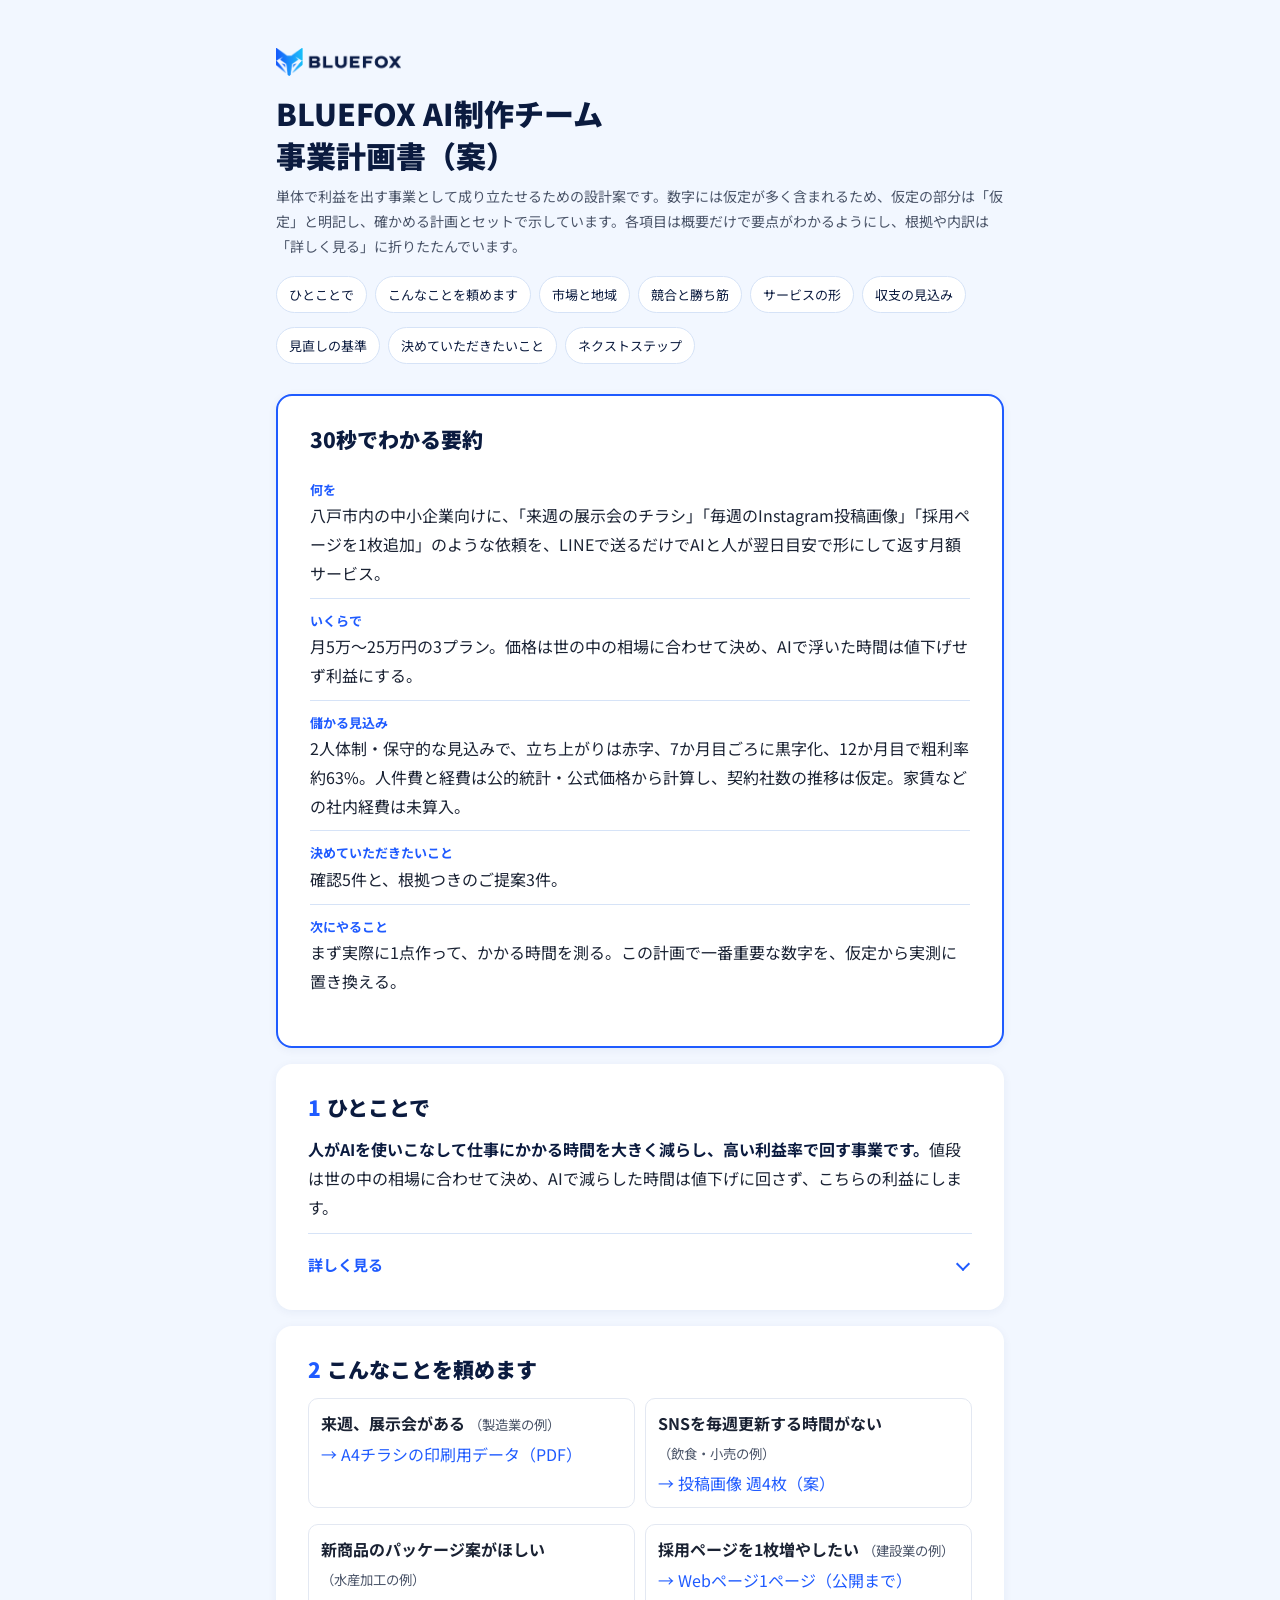
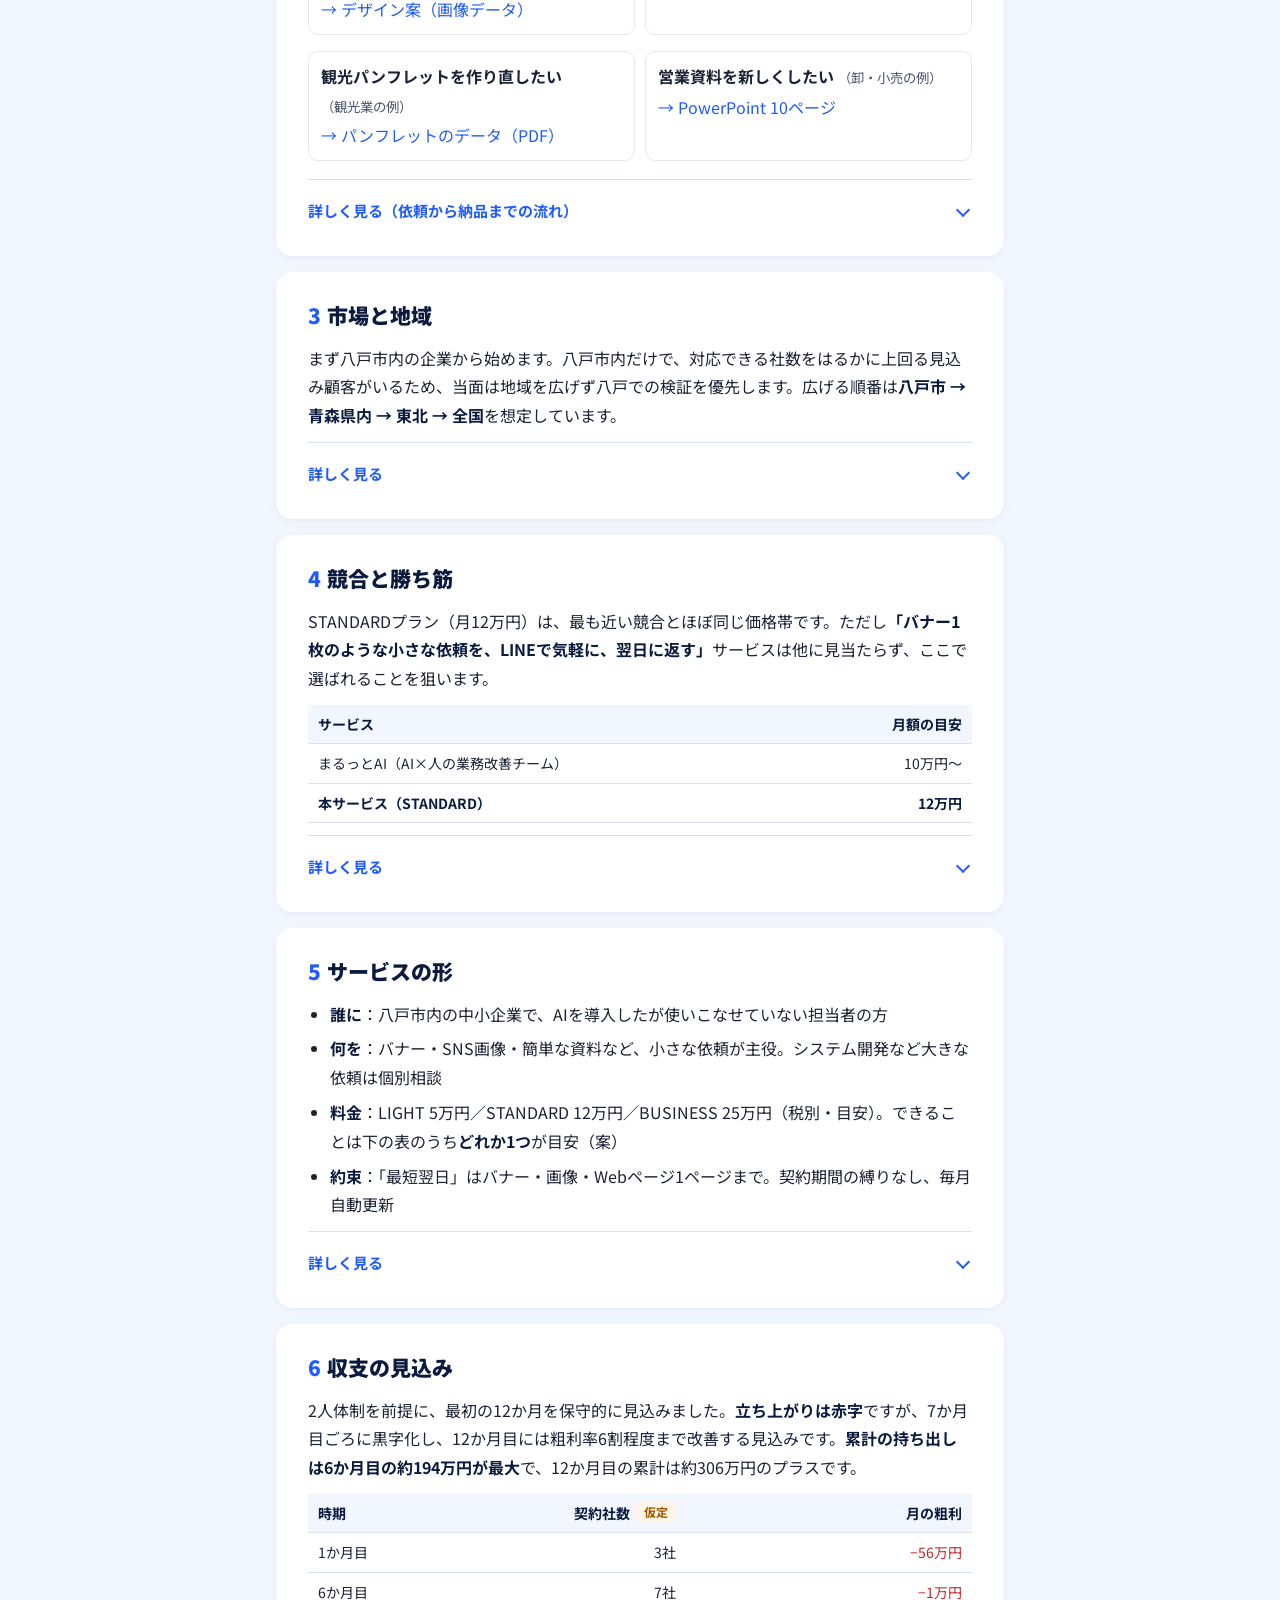
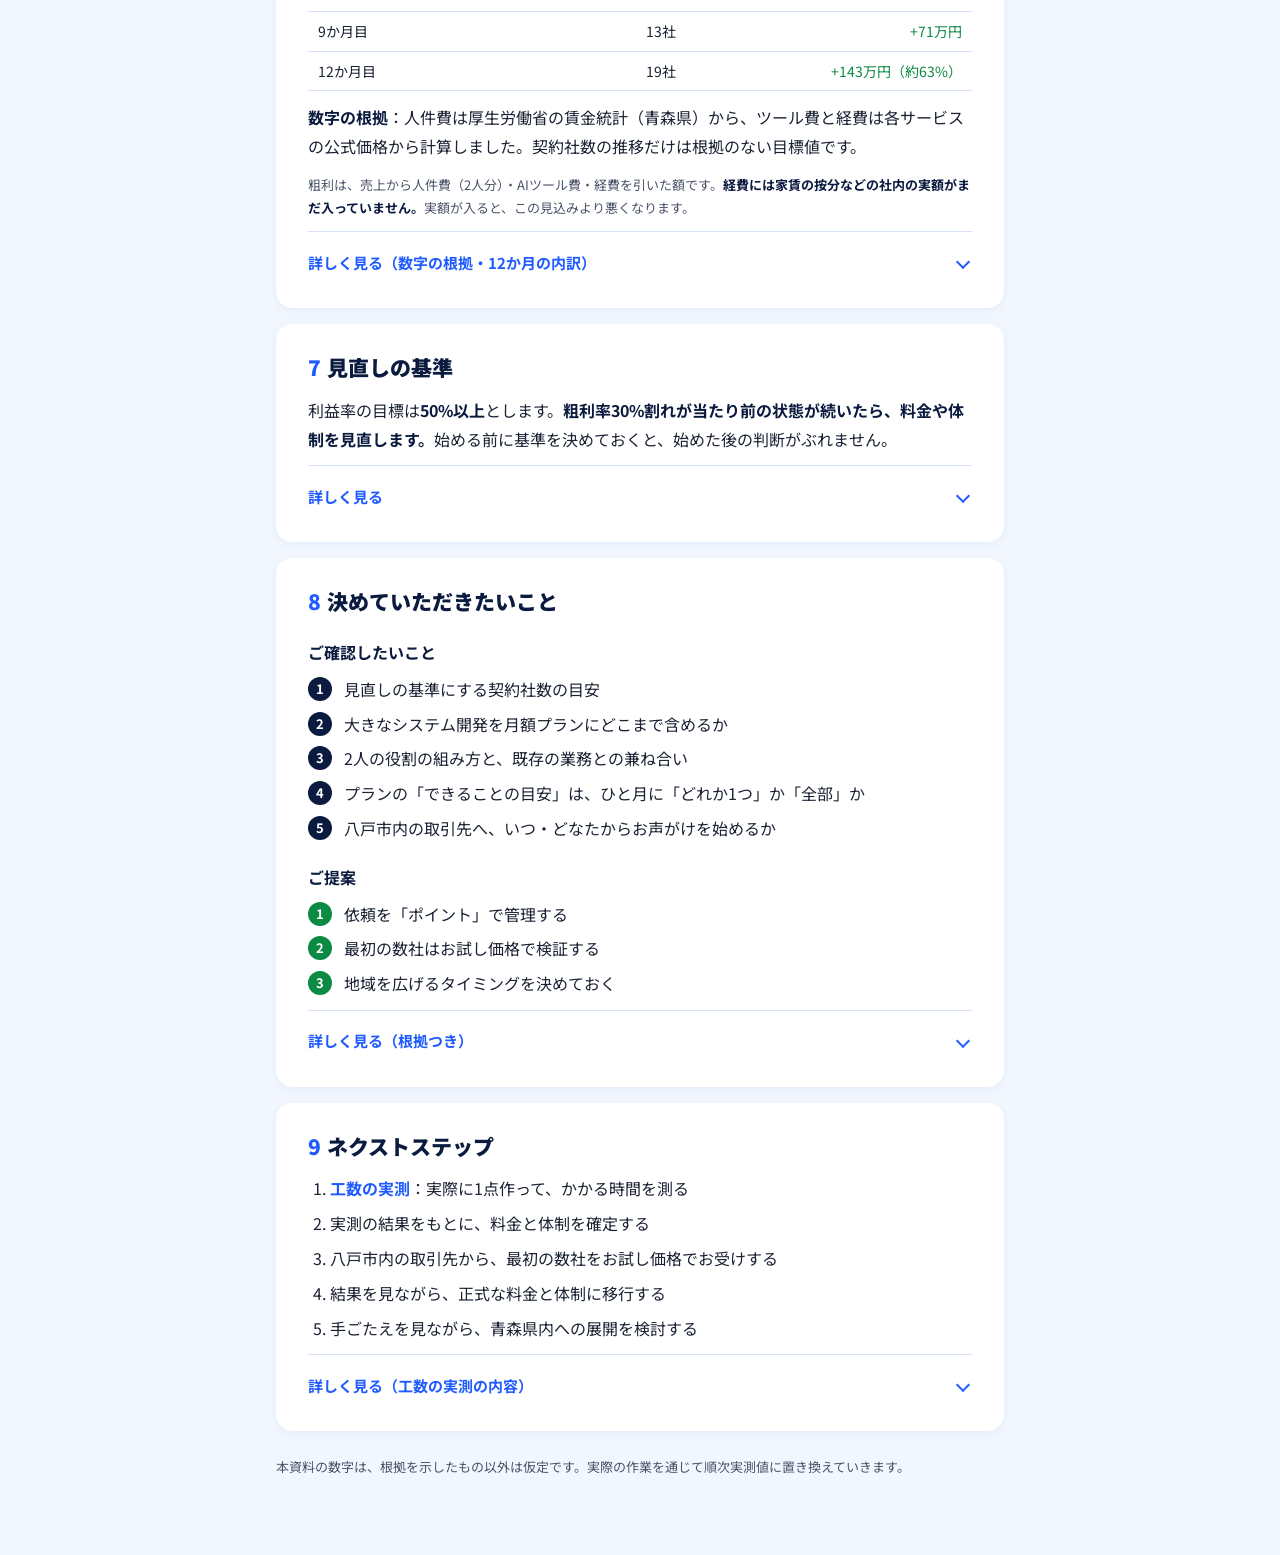
==== commit 90c2c179: "事業計画書（案）: 収支の数字に根拠を付けて再計算" ====
--- a/plan/index.html
+++ b/plan/index.html
@@ -93,6 +93,9 @@
     }
     .ask--proposal li::before { background: var(--c-green); }
     .steps li strong { color: var(--c-blue); }
+    .basis dt { font-weight: 700; margin-top: 14px; }
+    .basis dd { margin: 4px 0 0; }
+    .tag--ok { background: #e3f6ec; color: #13804a; }
     .ex { list-style: none; padding: 0; margin: 0; display: grid; gap: 10px; }
     .ex li { border: 1px solid #e3e8f2; border-radius: 10px; padding: 10px 12px; }
     .ex__scene { display: block; font-weight: 700; }
@@ -134,7 +137,7 @@
         <ul class="summary-list">
           <li><b>何を</b>八戸市内の中小企業向けに、「来週の展示会のチラシ」「毎週のInstagram投稿画像」「採用ページを1枚追加」のような依頼を、LINEで送るだけでAIと人が翌日目安で形にして返す月額サービス。</li>
           <li><b>いくらで</b>月5万〜25万円の3プラン。価格は世の中の相場に合わせて決め、AIで浮いた時間は値下げせず利益にする。</li>
-          <li><b>儲かる見込み</b>2人体制・保守的な見込みで、立ち上がりは赤字、9か月目ごろに黒字化、12か月目で粗利率約41%。<span class="tag">仮定</span></li>
+          <li><b>儲かる見込み</b>2人体制・保守的な見込みで、立ち上がりは赤字、7か月目ごろに黒字化、12か月目で粗利率約63%。人件費と経費は公的統計・公式価格から計算し、契約社数の推移は仮定。家賃などの社内経費は未算入。</li>
           <li><b>決めていただきたいこと</b>確認5件と、根拠つきのご提案3件。</li>
           <li><b>次にやること</b>まず実際に1点作って、かかる時間を測る。この計画で一番重要な数字を、仮定から実測に置き換える。</li>
         </ul>
@@ -256,66 +259,84 @@
       </section>
 
       <section class="card" id="s6" aria-labelledby="s6-title">
-        <h2 id="s6-title"><span class="num">6</span>収支の見込み<span class="tag">すべて仮定</span></h2>
-        <p>2人体制を前提に、最初の12か月を保守的に見込みました。<strong>立ち上がりは赤字</strong>ですが、契約が増えるにつれて黒字化し、12か月目には粗利率4割程度まで改善する見込みです。<strong>累計の持ち出しは8か月目の約500万円が最大</strong>で、12か月目の累計は約271万円のマイナスです。</p>
+        <h2 id="s6-title"><span class="num">6</span>収支の見込み</h2>
+        <p>2人体制を前提に、最初の12か月を保守的に見込みました。<strong>立ち上がりは赤字</strong>ですが、7か月目ごろに黒字化し、12か月目には粗利率6割程度まで改善する見込みです。<strong>累計の持ち出しは6か月目の約194万円が最大</strong>で、12か月目の累計は約306万円のプラスです。</p>
         <div class="tbl-wrap">
           <table>
-            <thead><tr><th>時期</th><th class="n">契約社数</th><th class="n">月の粗利</th></tr></thead>
+            <thead><tr><th>時期</th><th class="n">契約社数<span class="tag">仮定</span></th><th class="n">月の粗利</th></tr></thead>
             <tbody>
-              <tr><td>1か月目</td><td class="n">3社</td><td class="n minus">−102万円</td></tr>
-              <tr><td>6か月目</td><td class="n">7社</td><td class="n minus">−48万円</td></tr>
-              <tr><td>9か月目</td><td class="n">13社</td><td class="n plus">+22万円</td></tr>
-              <tr><td>12か月目</td><td class="n">19社</td><td class="n plus">+92万円（約41%）</td></tr>
+              <tr><td>1か月目</td><td class="n">3社</td><td class="n minus">−56万円</td></tr>
+              <tr><td>6か月目</td><td class="n">7社</td><td class="n minus">−1万円</td></tr>
+              <tr><td>9か月目</td><td class="n">13社</td><td class="n plus">+71万円</td></tr>
+              <tr><td>12か月目</td><td class="n">19社</td><td class="n plus">+143万円（約63%）</td></tr>
             </tbody>
           </table>
         </div>
-        <p class="note">粗利は、売上から人件費（2人分）・AIツール費・間接費を引いた額です。</p>
-        <details>
-          <summary>詳しく見る（12か月の内訳・計算の前提）</summary>
-          <div class="detail-body">
-            <p>最初の3社は3か月間お試し価格（通常の8割）でお受けし、4か月目から通常料金に移行する想定です。2人分の人件費は契約社数に関わらずかかるため、契約が少ないうちは赤字になります。既存の業務と兼務にする場合は、実際の負担はこれより軽くなる可能性があります。</p>
-            <h3>12か月の内訳</h3>
+        <p><strong>数字の根拠</strong>：人件費は厚生労働省の賃金統計（青森県）から、ツール費と経費は各サービスの公式価格から計算しました。契約社数の推移だけは根拠のない目標値です。</p>
+        <p class="note">粗利は、売上から人件費（2人分）・AIツール費・経費を引いた額です。<strong>経費には家賃の按分などの社内の実額がまだ入っていません。</strong>実額が入ると、この見込みより悪くなります。</p>
+        <details>
+          <summary>詳しく見る（数字の根拠・12か月の内訳）</summary>
+          <div class="detail-body">
+            <h3>数字の根拠</h3>
+            <dl class="basis">
+              <dt>人件費：月41万円/人（2人で82万円）<span class="tag tag--ok">公的統計</span></dt>
+              <dd>厚生労働省の職業情報提供サイト（job tag）の青森県の年収を使いました（令和7年賃金構造基本統計調査より）。グラフィックデザイナーは360.5万円、システムエンジニア（受託開発）は482.8万円です。2つの平均は421.65万円で、月にすると35.14万円です。これに会社が負担する社会保険料など15.70%を上乗せすると40.65万円になり、切り上げて41万円としました。<br><span class="note">上乗せ分の内訳：健康保険4.925%（協会けんぽ青森支部 9.85%の半分）、厚生年金9.15%、子ども・子育て拠出金0.36%、子ども・子育て支援金0.115%、雇用保険0.85%、労災保険0.30%。2つの職種の単純平均で、年収には賞与を含みます。</span><br><span class="note">出典：<a href="https://shigoto.mhlw.go.jp/User/Occupation/Detail/334" target="_blank" rel="noopener">job tag グラフィックデザイナー</a>／<a href="https://shigoto.mhlw.go.jp/User/Occupation/Detail/312" target="_blank" rel="noopener">job tag システムエンジニア</a>／<a href="https://www.kyoukaikenpo.or.jp/about/business/insurance_rate/rate_prefectures/r08/index.html" target="_blank" rel="noopener">協会けんぽ 令和8年度保険料率</a>／<a href="https://www.nenkin.go.jp/service/kounen/hokenryo/hoshu/20150515-01.html" target="_blank" rel="noopener">日本年金機構</a>／<a href="https://www.mhlw.go.jp/content/001692566.pdf" target="_blank" rel="noopener">雇用保険料率</a>／<a href="https://www.mhlw.go.jp/bunya/roudoukijun/roudouhokenpoint/dl/saimokuhyou.pdf" target="_blank" rel="noopener">労災保険率</a></span></dd>
+              <dt>AIツール費：2人分で月約1.1万円<span class="tag tag--ok">公式価格</span></dt>
+              <dd>ChatGPT Business（月20ドル×2人）、Midjourney Basic（月10ドル）、Canvaビジネス（年18,800円×2人）の合計です。1ドル157円で換算しました。契約社数が増えても変わらない固定費です。使うツールの組み合わせと為替は仮定です。<br><span class="note">出典：<a href="https://chatgpt.com/pricing" target="_blank" rel="noopener">ChatGPT</a>／<a href="https://docs.midjourney.com/docs/plans" target="_blank" rel="noopener">Midjourney</a>／<a href="https://www.canva.com/pricing/" target="_blank" rel="noopener">Canva</a></span></dd>
+              <dt>経費：月約1.6万円（確定できる分のみ）<span class="tag tag--ok">公式価格</span></dt>
+              <dd>LINE公式アカウント（スタンダードプラン）15,000円、レンタルサーバー1,100円、独自ドメイン（月割）125円の合計です。<strong>家賃の按分・水道光熱費・通信費・会計ソフトなどの社内の実額は、社長に確認してから上乗せします。</strong><br><span class="note">出典：<a href="https://www.lycbiz.com/jp/service/line-official-account/plan/" target="_blank" rel="noopener">LINE公式アカウント</a>／<a href="https://www.xserver.ne.jp/price/" target="_blank" rel="noopener">Xserver</a></span></dd>
+              <dt>契約社数の推移：3社→19社<span class="tag">仮定</span></dt>
+              <dd>最初の3社は、こちらで声をかけられる心当たりのある取引先です。4社目からは「毎月1〜2社ずつ増やす」という目標で、根拠はありません。そのため、下の「何社あれば黒字か」を判断の目安にしてください。</dd>
+              <dt>売上：全社がSTANDARD（月12万円）<span class="tag">仮定</span></dt>
+              <dd>見通しを立てるため、中間のプランにそろえました。LIGHTの契約が多いと売上は下がります。</dd>
+            </dl>
+            <h3>何社あれば黒字か（式から逆算）</h3>
             <div class="tbl-wrap">
               <table>
-                <thead><tr><th>月</th><th class="n">契約社数</th><th class="n">売上</th><th class="n">粗利</th></tr></thead>
+                <thead><tr><th>目安</th><th class="n">契約社数</th></tr></thead>
                 <tbody>
-                  <tr><td>1</td><td class="n">3</td><td class="n">28.8万</td><td class="n minus">−102.1万</td></tr>
-                  <tr><td>2</td><td class="n">3</td><td class="n">28.8万</td><td class="n minus">−102.1万</td></tr>
-                  <tr><td>3</td><td class="n">4</td><td class="n">40.8万</td><td class="n minus">−90.4万</td></tr>
-                  <tr><td>4</td><td class="n">5</td><td class="n">60.0万</td><td class="n minus">−71.5万</td></tr>
-                  <tr><td>5</td><td class="n">6</td><td class="n">72.0万</td><td class="n minus">−59.8万</td></tr>
-                  <tr><td>6</td><td class="n">7</td><td class="n">84.0万</td><td class="n minus">−48.1万</td></tr>
-                  <tr><td>7</td><td class="n">9</td><td class="n">108.0万</td><td class="n minus">−24.7万</td></tr>
-                  <tr><td>8</td><td class="n">11</td><td class="n">132.0万</td><td class="n minus">−1.3万</td></tr>
-                  <tr><td>9</td><td class="n">13</td><td class="n">156.0万</td><td class="n plus">+22.1万</td></tr>
-                  <tr><td>10</td><td class="n">15</td><td class="n">180.0万</td><td class="n plus">+45.5万</td></tr>
-                  <tr><td>11</td><td class="n">17</td><td class="n">204.0万</td><td class="n plus">+68.9万</td></tr>
-                  <tr><td>12</td><td class="n">19</td><td class="n">228.0万</td><td class="n plus">+92.3万</td></tr>
+                  <tr><td>黒字になる（損益分岐）</td><td class="n">8社</td></tr>
+                  <tr><td>粗利率30%を保つ</td><td class="n">11社</td></tr>
+                  <tr><td>粗利率50%以上（目標）</td><td class="n">15社</td></tr>
                 </tbody>
               </table>
             </div>
-            <p class="note">売上はすべての社がSTANDARD（月12万円）の想定です。12か月の累計は約−271万円です。</p>
+            <p class="note">売上＝12万円×契約社数。費用＝人件費82万円＋AIツール費約1.1万円＋経費約1.6万円（毎月ほぼ一定）。粗利率＝（売上−費用）÷売上。</p>
+            <h3>12か月の内訳</h3>
+            <p>最初の3社は3か月間お試し価格（通常の8割）でお受けし、4か月目から通常料金に移行する想定です。費用は契約社数に関わらずかかるため、契約が少ないうちは赤字になります。既存の業務と兼務にする場合は、実際の負担はこれより軽くなる可能性があります。</p>
+            <div class="tbl-wrap">
+              <table>
+                <thead><tr><th>月</th><th class="n">社数</th><th class="n">売上</th><th class="n">粗利</th><th class="n">粗利率</th></tr></thead>
+                <tbody>
+                  <tr><td>1</td><td class="n">3</td><td class="n">28.8万</td><td class="n minus">−55.9万</td><td class="n">-194.2%</td></tr>
+                  <tr><td>2</td><td class="n">3</td><td class="n">28.8万</td><td class="n minus">−55.9万</td><td class="n">-194.2%</td></tr>
+                  <tr><td>3</td><td class="n">4</td><td class="n">40.8万</td><td class="n minus">−43.9万</td><td class="n">-107.6%</td></tr>
+                  <tr><td>4</td><td class="n">5</td><td class="n">60.0万</td><td class="n minus">−24.7万</td><td class="n">-41.2%</td></tr>
+                  <tr><td>5</td><td class="n">6</td><td class="n">72.0万</td><td class="n minus">−12.7万</td><td class="n">-17.7%</td></tr>
+                  <tr><td>6</td><td class="n">7</td><td class="n">84.0万</td><td class="n minus">−0.7万</td><td class="n">-0.9%</td></tr>
+                  <tr><td>7</td><td class="n">9</td><td class="n">108.0万</td><td class="n plus">+23.3万</td><td class="n">21.6%</td></tr>
+                  <tr><td>8</td><td class="n">11</td><td class="n">132.0万</td><td class="n plus">+47.3万</td><td class="n">35.8%</td></tr>
+                  <tr><td>9</td><td class="n">13</td><td class="n">156.0万</td><td class="n plus">+71.3万</td><td class="n">45.7%</td></tr>
+                  <tr><td>10</td><td class="n">15</td><td class="n">180.0万</td><td class="n plus">+95.3万</td><td class="n">52.9%</td></tr>
+                  <tr><td>11</td><td class="n">17</td><td class="n">204.0万</td><td class="n plus">+119.3万</td><td class="n">58.5%</td></tr>
+                  <tr><td>12</td><td class="n">19</td><td class="n">228.0万</td><td class="n plus">+143.3万</td><td class="n">62.8%</td></tr>
+                </tbody>
+              </table>
+            </div>
+            <p class="note">12か月の累計は約+306万円。累計が最も落ち込むのは6か月目の約−194万円です。</p>
             <h3>一番大きく左右する数字</h3>
             <p><strong>「1社あたり、月に何時間の人の作業が必要か」</strong>です。2人の役割の組み方によって、目標の粗利率（50%以上）を保てる時間の目安が変わります。</p>
             <div class="tbl-wrap">
               <table>
                 <thead><tr><th>2人の役割の組み方</th><th class="n">50%を保てる目安</th></tr></thead>
                 <tbody>
-                  <tr><td>デザイナー＋PM兼エンジニア</td><td class="n">月9.7時間以内</td></tr>
-                  <tr><td>デザイナー＋エンジニア</td><td class="n">月11.1時間以内</td></tr>
-                  <tr><td>PM専任＋デザイナー兼エンジニア</td><td class="n">月5.9時間以内</td></tr>
+                  <tr><td>デザイナー＋PM兼エンジニア</td><td class="n">月14.9時間以内</td></tr>
+                  <tr><td>デザイナー＋エンジニア</td><td class="n">月17.1時間以内</td></tr>
+                  <tr><td>PM専任＋デザイナー兼エンジニア</td><td class="n">月9.1時間以内</td></tr>
                 </tbody>
               </table>
             </div>
-            <p>この時間はまだ実際に測っていません。ネクストステップの最初に、実際の作業で測ります。</p>
-            <h3>計算の前提</h3>
-            <ul>
-              <li>売上 ＝ 12万円 × 契約社数</li>
-              <li>費用 ＝ 人件費120万円（月60万円×2人・実働160時間/月）＋ AIツール費（1社あたり月3,000円）＋ 間接費10万円</li>
-              <li>粗利率 ＝（売上 − 費用）÷ 売上</li>
-              <li>粗利率50%以上には約23社、30%を割るのは約16社を下回る場合</li>
-              <li>1社あたり月の作業時間は8時間と仮定（実測で確かめる対象）</li>
-            </ul>
+            <p>この時間はまだ実際に測っていません（試算では1社あたり月8時間と仮定）。ネクストステップの最初に、実際の作業で測ります。</p>
           </div>
         </details>
       </section>
@@ -326,7 +347,7 @@
         <details>
           <summary>詳しく見る</summary>
           <div class="detail-body">
-            <p>「当たり前になった」をどの契約社数で判断するかは、社長と一緒に決めたいと考えています。試算では、粗利率30%を割るのは契約社数がおよそ16社を下回る水準です。</p>
+            <p>「当たり前になった」をどの契約社数で判断するかは、社長と一緒に決めたいと考えています。試算では、粗利率30%を割るのは契約社数が11社を下回る水準です。</p>
           </div>
         </details>
       </section>
@@ -352,7 +373,7 @@
           <div class="detail-body">
             <h3>ご確認したいこと</h3>
             <ol>
-              <li>試算では、粗利率30%を割るのは契約社数がおよそ16社を下回る水準です。この数字を見直しの基準にしてよいか確認したいです。</li>
+              <li>試算では、粗利率30%を割るのは契約社数が11社を下回る水準です。この数字を見直しの基準にしてよいか確認したいです。</li>
               <li>BUSINESSプランに含める「小規模システム開発1〜2件」は、相場に照らすとこの価格に収めるのが難しい可能性があります。個別見積りにする、対象を絞るなど、扱いを決めたいです。</li>
               <li>収支は2人の役割の組み方によって大きく変わります。どの組み方に近づけるか、既存の業務とどう兼ね合いをつけるかを確認したいです。</li>
               <li>料金表の「できることの目安」（例：LIGHTならSNS画像8〜12点／バナー4〜6点／チラシ1点／簡易資料5〜8ページ）は、<strong>ひと月にこのうちどれか1つ</strong>という想定で仮置きしています。「全部」を想定されている場合、1社あたりにかかる時間は数倍になり、料金や対応できる社数の見込みが大きく変わります。どちらの想定で進めるか確認したいです。</li>
@@ -380,14 +401,14 @@
           <div class="detail-body">
             <p><strong>何を測るか</strong>：バナー・SNS画像・Webページ1ページ・簡単な資料・LPデザインを、種類ごとに1〜2点、実際の依頼に近い形で試作します。</p>
             <p><strong>何を記録するか</strong>：依頼の整理とAIへの指示づくり、AIの出力を待つ間に人が張り付いていた時間、AIの出力を直す時間、最終チェックの時間を、分単位で記録します。</p>
-            <p><strong>結果で何が決まるか</strong>：「1社あたり月に何時間かかるか」が実測値になれば、プランの中身・対応できる社数・粗利率の見込みを仮定から実測に置き換えられます。目安（例：月9.7時間以内）に収まれば計画どおり進め、収まらない場合は、値段を上げるのではなくプランの中身（できることの量）を見直す案を検討します。</p>
+            <p><strong>結果で何が決まるか</strong>：「1社あたり月に何時間かかるか」が実測値になれば、プランの中身・対応できる社数・粗利率の見込みを仮定から実測に置き換えられます。目安（例：月14.9時間以内）に収まれば計画どおり進め、収まらない場合は、値段を上げるのではなくプランの中身（できることの量）を見直す案を検討します。</p>
           </div>
         </details>
       </section>
     </main>
 
     <footer>
-      <p>本資料の数字は、断りのない限りすべて仮定です。実際の作業を通じて順次実測値に置き換えていきます。</p>
+      <p>本資料の数字は、根拠を示したもの以外は仮定です。実際の作業を通じて順次実測値に置き換えていきます。</p>
     </footer>
   </div>
 </body>
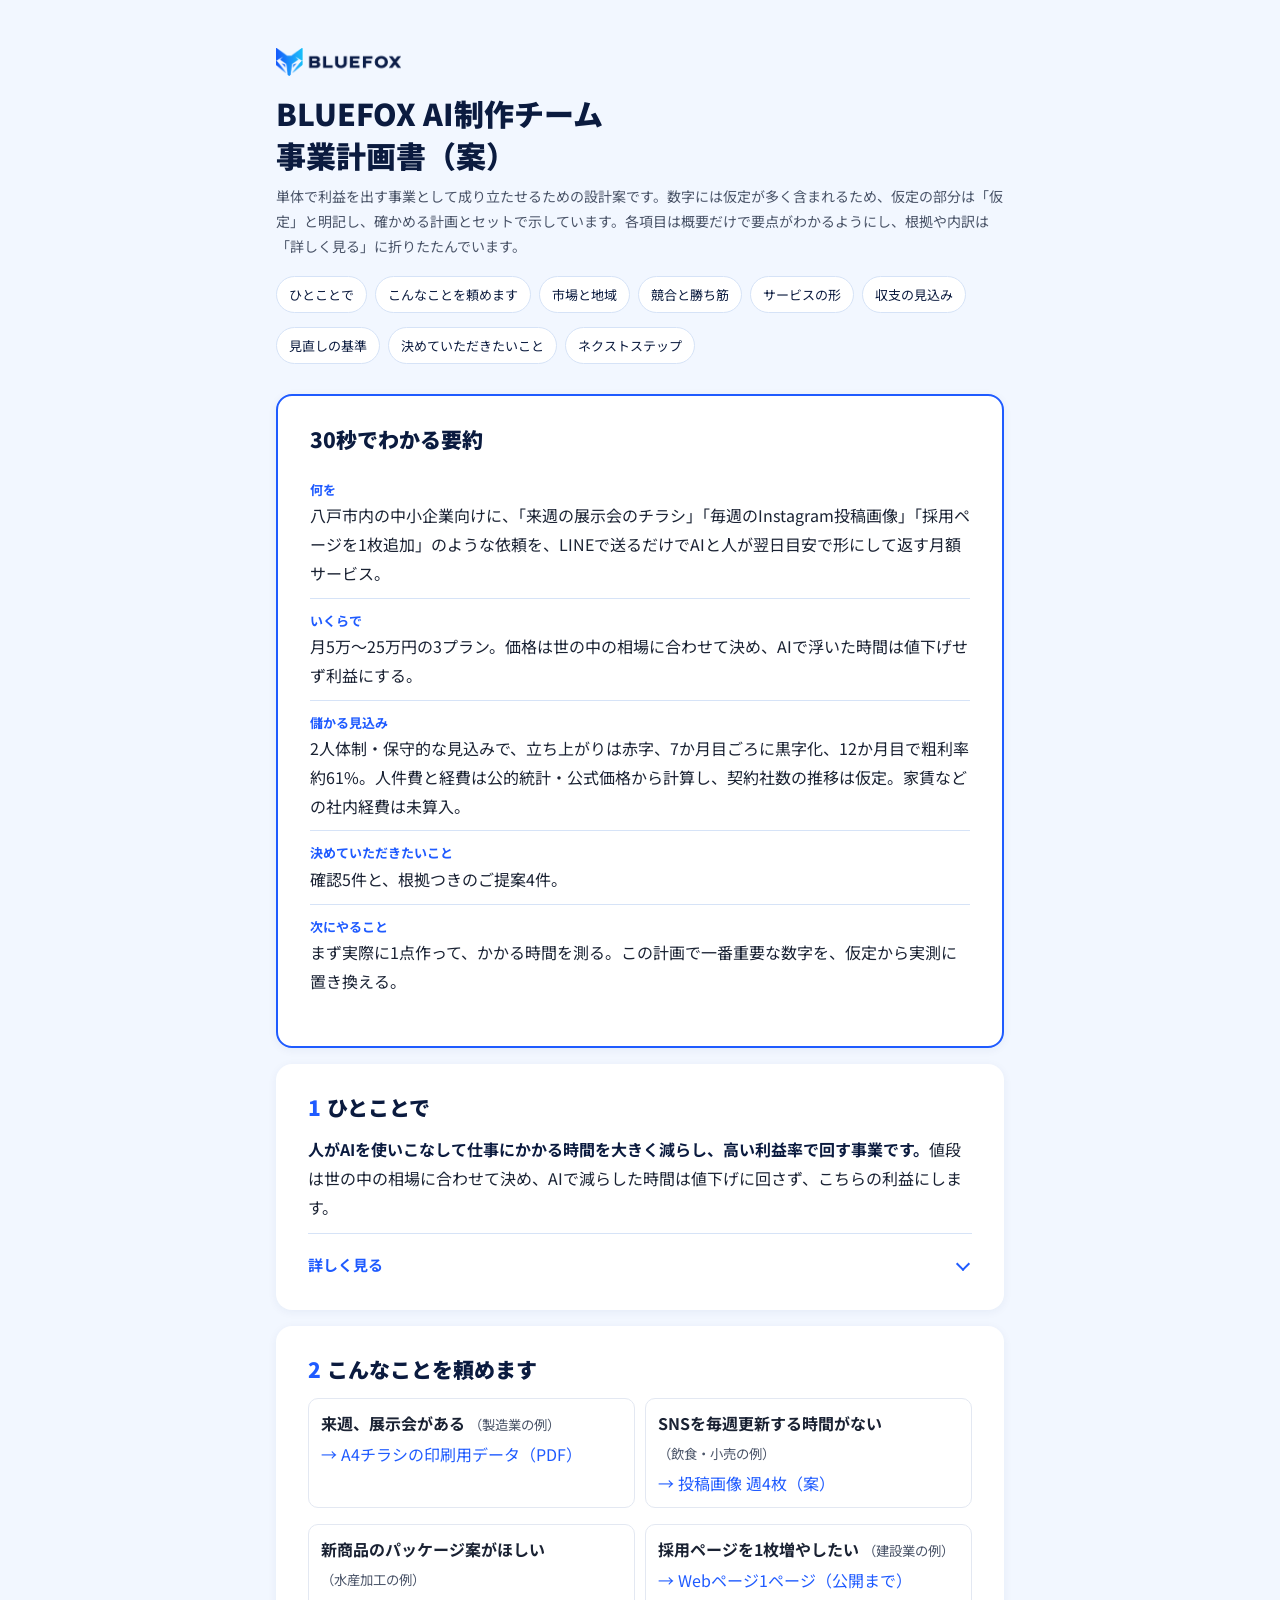
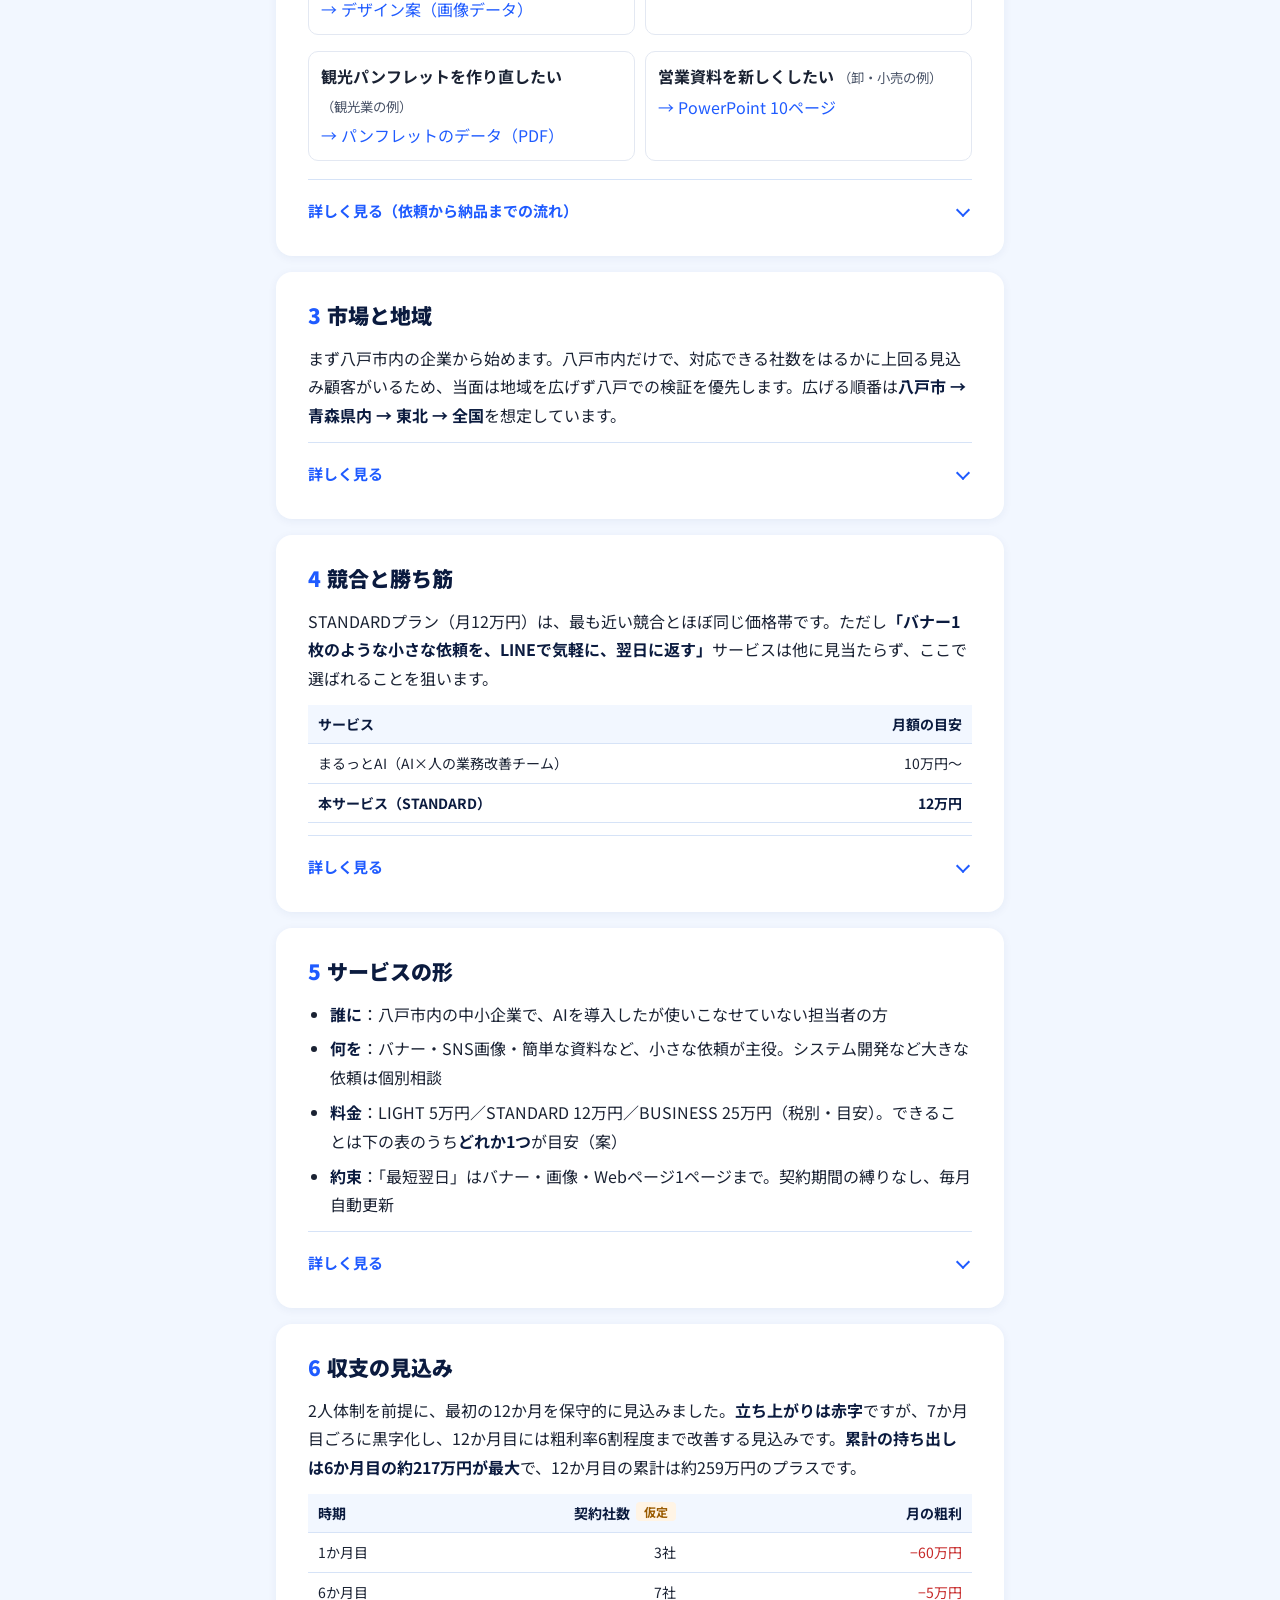
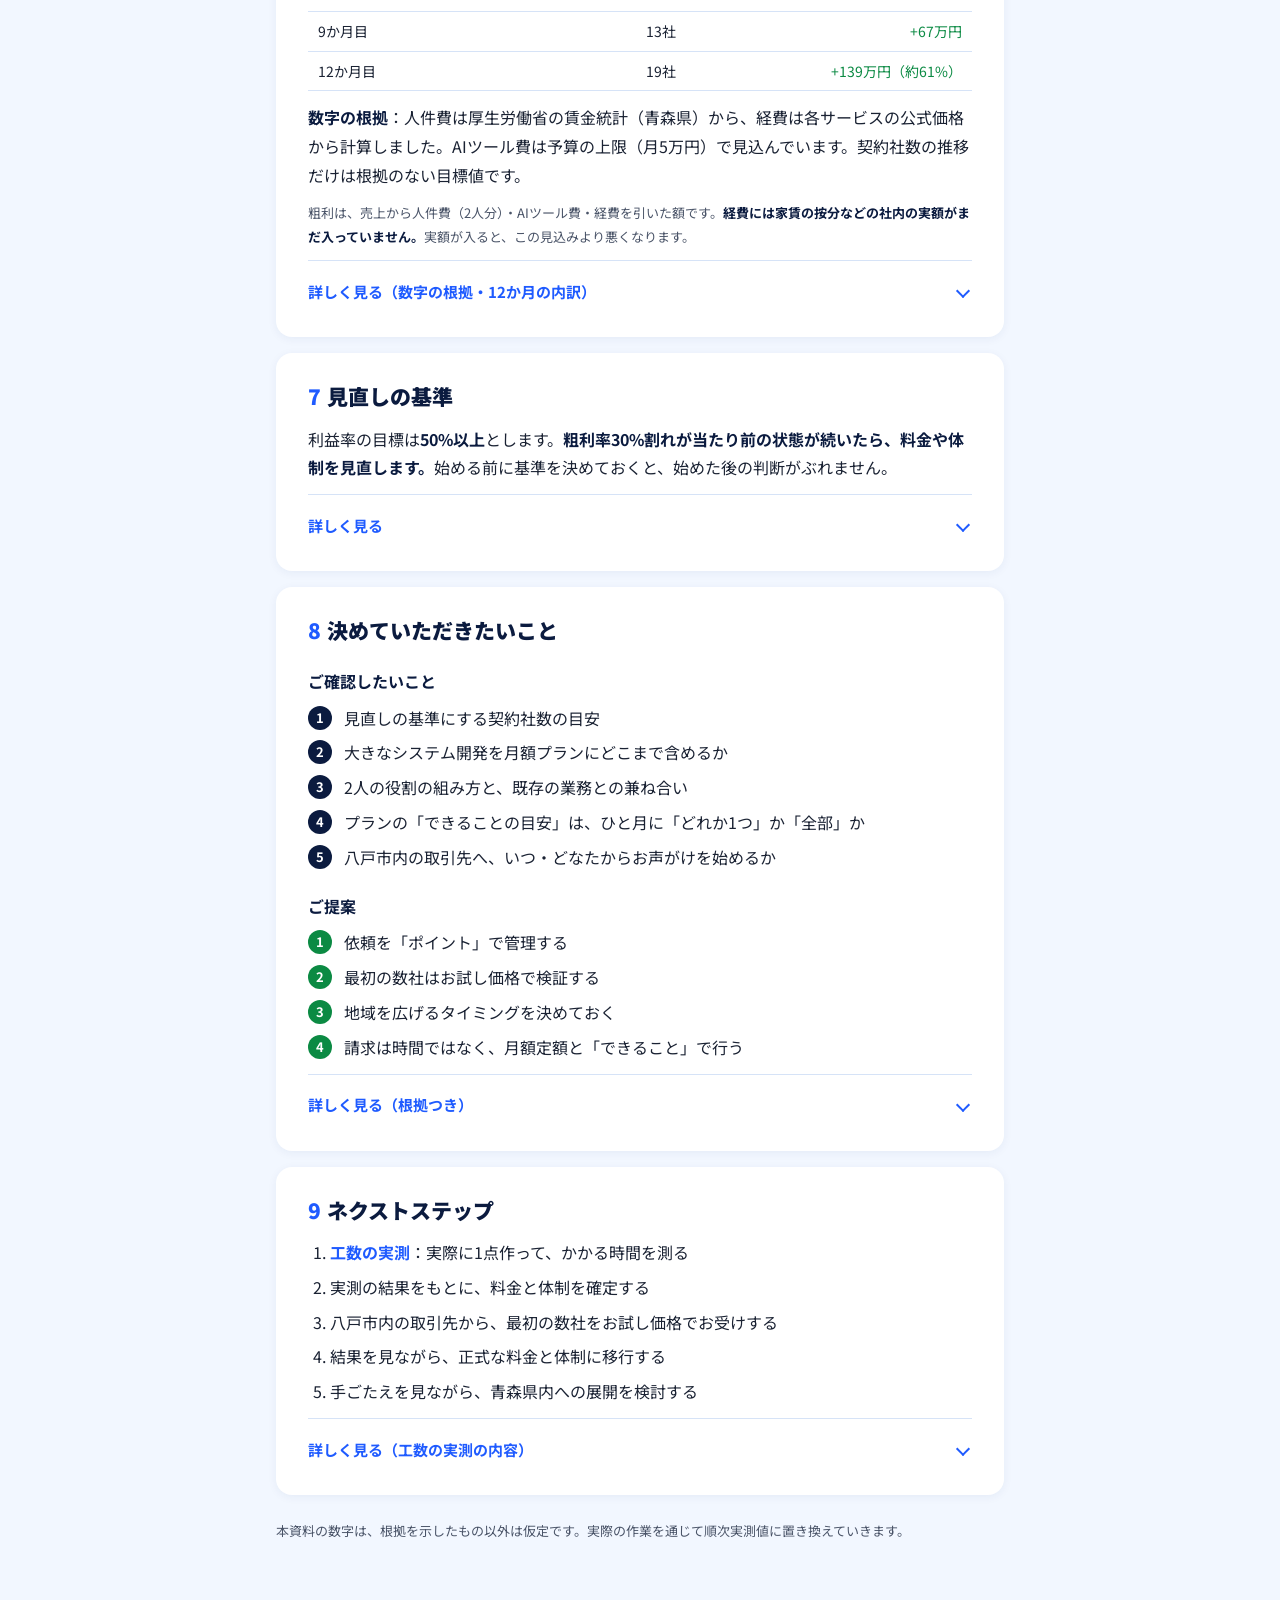
==== commit fba1f313: "事業計画書（案）: AIツール費を5万円に、請求の考え方の提案を追加" ====
--- a/plan/index.html
+++ b/plan/index.html
@@ -137,8 +137,8 @@
         <ul class="summary-list">
           <li><b>何を</b>八戸市内の中小企業向けに、「来週の展示会のチラシ」「毎週のInstagram投稿画像」「採用ページを1枚追加」のような依頼を、LINEで送るだけでAIと人が翌日目安で形にして返す月額サービス。</li>
           <li><b>いくらで</b>月5万〜25万円の3プラン。価格は世の中の相場に合わせて決め、AIで浮いた時間は値下げせず利益にする。</li>
-          <li><b>儲かる見込み</b>2人体制・保守的な見込みで、立ち上がりは赤字、7か月目ごろに黒字化、12か月目で粗利率約63%。人件費と経費は公的統計・公式価格から計算し、契約社数の推移は仮定。家賃などの社内経費は未算入。</li>
-          <li><b>決めていただきたいこと</b>確認5件と、根拠つきのご提案3件。</li>
+          <li><b>儲かる見込み</b>2人体制・保守的な見込みで、立ち上がりは赤字、7か月目ごろに黒字化、12か月目で粗利率約61%。人件費と経費は公的統計・公式価格から計算し、契約社数の推移は仮定。家賃などの社内経費は未算入。</li>
+          <li><b>決めていただきたいこと</b>確認5件と、根拠つきのご提案4件。</li>
           <li><b>次にやること</b>まず実際に1点作って、かかる時間を測る。この計画で一番重要な数字を、仮定から実測に置き換える。</li>
         </ul>
       </section>
@@ -253,6 +253,7 @@
             <p class="note">組み合わせて頼みたい場合は、ポイントで調整する予定です（案）。</p>
             <p><strong>「最短翌日」の条件</strong>：Webページ1ページは、原稿と写真などの素材がそろっていることが条件です。そろっていない場合は、そろってから翌日の対応になります。</p>
             <p><strong>対象外とする依頼</strong>：有償のライセンス費用が発生する素材、規制業界の広告審査が必要なもの、プランの上限を大きく超える開発案件。</p>
+            <p><strong>料金の決め方と請求の考え方</strong>：月額は、AIが制作に使う時間の目安に1時間5,000円を掛けて決めています（LIGHT 10時間・STANDARD 23時間・BUSINESS 60時間）。ただし、お客様への請求は時間ではなく、月額定額と上の「できることの目安」で行います。AI制作時間は社内の管理指標として使い、お客様への約束にはしません（理由は8章のご提案④）。</p>
             <p><strong>契約</strong>：最低契約期間は設けず、毎月自動更新とします（直接の競合と同じ条件です）。</p>
           </div>
         </details>
@@ -260,19 +261,19 @@
 
       <section class="card" id="s6" aria-labelledby="s6-title">
         <h2 id="s6-title"><span class="num">6</span>収支の見込み</h2>
-        <p>2人体制を前提に、最初の12か月を保守的に見込みました。<strong>立ち上がりは赤字</strong>ですが、7か月目ごろに黒字化し、12か月目には粗利率6割程度まで改善する見込みです。<strong>累計の持ち出しは6か月目の約194万円が最大</strong>で、12か月目の累計は約306万円のプラスです。</p>
+        <p>2人体制を前提に、最初の12か月を保守的に見込みました。<strong>立ち上がりは赤字</strong>ですが、7か月目ごろに黒字化し、12か月目には粗利率6割程度まで改善する見込みです。<strong>累計の持ち出しは6か月目の約217万円が最大</strong>で、12か月目の累計は約259万円のプラスです。</p>
         <div class="tbl-wrap">
           <table>
             <thead><tr><th>時期</th><th class="n">契約社数<span class="tag">仮定</span></th><th class="n">月の粗利</th></tr></thead>
             <tbody>
-              <tr><td>1か月目</td><td class="n">3社</td><td class="n minus">−56万円</td></tr>
-              <tr><td>6か月目</td><td class="n">7社</td><td class="n minus">−1万円</td></tr>
-              <tr><td>9か月目</td><td class="n">13社</td><td class="n plus">+71万円</td></tr>
-              <tr><td>12か月目</td><td class="n">19社</td><td class="n plus">+143万円（約63%）</td></tr>
+              <tr><td>1か月目</td><td class="n">3社</td><td class="n minus">−60万円</td></tr>
+              <tr><td>6か月目</td><td class="n">7社</td><td class="n minus">−5万円</td></tr>
+              <tr><td>9か月目</td><td class="n">13社</td><td class="n plus">+67万円</td></tr>
+              <tr><td>12か月目</td><td class="n">19社</td><td class="n plus">+139万円（約61%）</td></tr>
             </tbody>
           </table>
         </div>
-        <p><strong>数字の根拠</strong>：人件費は厚生労働省の賃金統計（青森県）から、ツール費と経費は各サービスの公式価格から計算しました。契約社数の推移だけは根拠のない目標値です。</p>
+        <p><strong>数字の根拠</strong>：人件費は厚生労働省の賃金統計（青森県）から、経費は各サービスの公式価格から計算しました。AIツール費は予算の上限（月5万円）で見込んでいます。契約社数の推移だけは根拠のない目標値です。</p>
         <p class="note">粗利は、売上から人件費（2人分）・AIツール費・経費を引いた額です。<strong>経費には家賃の按分などの社内の実額がまだ入っていません。</strong>実額が入ると、この見込みより悪くなります。</p>
         <details>
           <summary>詳しく見る（数字の根拠・12か月の内訳）</summary>
@@ -281,8 +282,8 @@
             <dl class="basis">
               <dt>人件費：月41万円/人（2人で82万円）<span class="tag tag--ok">公的統計</span></dt>
               <dd>厚生労働省の職業情報提供サイト（job tag）の青森県の年収を使いました（令和7年賃金構造基本統計調査より）。グラフィックデザイナーは360.5万円、システムエンジニア（受託開発）は482.8万円です。2つの平均は421.65万円で、月にすると35.14万円です。これに会社が負担する社会保険料など15.70%を上乗せすると40.65万円になり、切り上げて41万円としました。<br><span class="note">上乗せ分の内訳：健康保険4.925%（協会けんぽ青森支部 9.85%の半分）、厚生年金9.15%、子ども・子育て拠出金0.36%、子ども・子育て支援金0.115%、雇用保険0.85%、労災保険0.30%。2つの職種の単純平均で、年収には賞与を含みます。</span><br><span class="note">出典：<a href="https://shigoto.mhlw.go.jp/User/Occupation/Detail/334" target="_blank" rel="noopener">job tag グラフィックデザイナー</a>／<a href="https://shigoto.mhlw.go.jp/User/Occupation/Detail/312" target="_blank" rel="noopener">job tag システムエンジニア</a>／<a href="https://www.kyoukaikenpo.or.jp/about/business/insurance_rate/rate_prefectures/r08/index.html" target="_blank" rel="noopener">協会けんぽ 令和8年度保険料率</a>／<a href="https://www.nenkin.go.jp/service/kounen/hokenryo/hoshu/20150515-01.html" target="_blank" rel="noopener">日本年金機構</a>／<a href="https://www.mhlw.go.jp/content/001692566.pdf" target="_blank" rel="noopener">雇用保険料率</a>／<a href="https://www.mhlw.go.jp/bunya/roudoukijun/roudouhokenpoint/dl/saimokuhyou.pdf" target="_blank" rel="noopener">労災保険率</a></span></dd>
-              <dt>AIツール費：2人分で月約1.1万円<span class="tag tag--ok">公式価格</span></dt>
-              <dd>ChatGPT Business（月20ドル×2人）、Midjourney Basic（月10ドル）、Canvaビジネス（年18,800円×2人）の合計です。1ドル157円で換算しました。契約社数が増えても変わらない固定費です。使うツールの組み合わせと為替は仮定です。<br><span class="note">出典：<a href="https://chatgpt.com/pricing" target="_blank" rel="noopener">ChatGPT</a>／<a href="https://docs.midjourney.com/docs/plans" target="_blank" rel="noopener">Midjourney</a>／<a href="https://www.canva.com/pricing/" target="_blank" rel="noopener">Canva</a></span></dd>
+              <dt>AIツール費：月5万円（上限）<span class="tag">予算枠</span></dt>
+              <dd>Claude Code と ChatGPT を2人で使う想定で、こちらの予算の上限を置きました。契約社数が増えても変わらない固定費です。各ツールの料金プランとの照合はまだです。</dd>
               <dt>経費：月約1.6万円（確定できる分のみ）<span class="tag tag--ok">公式価格</span></dt>
               <dd>LINE公式アカウント（スタンダードプラン）15,000円、レンタルサーバー1,100円、独自ドメイン（月割）125円の合計です。<strong>家賃の按分・水道光熱費・通信費・会計ソフトなどの社内の実額は、社長に確認してから上乗せします。</strong><br><span class="note">出典：<a href="https://www.lycbiz.com/jp/service/line-official-account/plan/" target="_blank" rel="noopener">LINE公式アカウント</a>／<a href="https://www.xserver.ne.jp/price/" target="_blank" rel="noopener">Xserver</a></span></dd>
               <dt>契約社数の推移：3社→19社<span class="tag">仮定</span></dt>
@@ -301,29 +302,29 @@
                 </tbody>
               </table>
             </div>
-            <p class="note">売上＝12万円×契約社数。費用＝人件費82万円＋AIツール費約1.1万円＋経費約1.6万円（毎月ほぼ一定）。粗利率＝（売上−費用）÷売上。</p>
+            <p class="note">売上＝12万円×契約社数。費用＝人件費82万円＋AIツール費5万円＋経費約1.6万円（毎月ほぼ一定）。粗利率＝（売上−費用）÷売上。</p>
             <h3>12か月の内訳</h3>
             <p>最初の3社は3か月間お試し価格（通常の8割）でお受けし、4か月目から通常料金に移行する想定です。費用は契約社数に関わらずかかるため、契約が少ないうちは赤字になります。既存の業務と兼務にする場合は、実際の負担はこれより軽くなる可能性があります。</p>
             <div class="tbl-wrap">
               <table>
                 <thead><tr><th>月</th><th class="n">社数</th><th class="n">売上</th><th class="n">粗利</th><th class="n">粗利率</th></tr></thead>
                 <tbody>
-                  <tr><td>1</td><td class="n">3</td><td class="n">28.8万</td><td class="n minus">−55.9万</td><td class="n">-194.2%</td></tr>
-                  <tr><td>2</td><td class="n">3</td><td class="n">28.8万</td><td class="n minus">−55.9万</td><td class="n">-194.2%</td></tr>
-                  <tr><td>3</td><td class="n">4</td><td class="n">40.8万</td><td class="n minus">−43.9万</td><td class="n">-107.6%</td></tr>
-                  <tr><td>4</td><td class="n">5</td><td class="n">60.0万</td><td class="n minus">−24.7万</td><td class="n">-41.2%</td></tr>
-                  <tr><td>5</td><td class="n">6</td><td class="n">72.0万</td><td class="n minus">−12.7万</td><td class="n">-17.7%</td></tr>
-                  <tr><td>6</td><td class="n">7</td><td class="n">84.0万</td><td class="n minus">−0.7万</td><td class="n">-0.9%</td></tr>
-                  <tr><td>7</td><td class="n">9</td><td class="n">108.0万</td><td class="n plus">+23.3万</td><td class="n">21.6%</td></tr>
-                  <tr><td>8</td><td class="n">11</td><td class="n">132.0万</td><td class="n plus">+47.3万</td><td class="n">35.8%</td></tr>
-                  <tr><td>9</td><td class="n">13</td><td class="n">156.0万</td><td class="n plus">+71.3万</td><td class="n">45.7%</td></tr>
-                  <tr><td>10</td><td class="n">15</td><td class="n">180.0万</td><td class="n plus">+95.3万</td><td class="n">52.9%</td></tr>
-                  <tr><td>11</td><td class="n">17</td><td class="n">204.0万</td><td class="n plus">+119.3万</td><td class="n">58.5%</td></tr>
-                  <tr><td>12</td><td class="n">19</td><td class="n">228.0万</td><td class="n plus">+143.3万</td><td class="n">62.8%</td></tr>
+                  <tr><td>1</td><td class="n">3</td><td class="n">28.8万</td><td class="n minus">−59.8万</td><td class="n">-207.7%</td></tr>
+                  <tr><td>2</td><td class="n">3</td><td class="n">28.8万</td><td class="n minus">−59.8万</td><td class="n">-207.7%</td></tr>
+                  <tr><td>3</td><td class="n">4</td><td class="n">40.8万</td><td class="n minus">−47.8万</td><td class="n">-117.2%</td></tr>
+                  <tr><td>4</td><td class="n">5</td><td class="n">60.0万</td><td class="n minus">−28.6万</td><td class="n">-47.7%</td></tr>
+                  <tr><td>5</td><td class="n">6</td><td class="n">72.0万</td><td class="n minus">−16.6万</td><td class="n">-23.1%</td></tr>
+                  <tr><td>6</td><td class="n">7</td><td class="n">84.0万</td><td class="n minus">−4.6万</td><td class="n">-5.5%</td></tr>
+                  <tr><td>7</td><td class="n">9</td><td class="n">108.0万</td><td class="n plus">+19.4万</td><td class="n">17.9%</td></tr>
+                  <tr><td>8</td><td class="n">11</td><td class="n">132.0万</td><td class="n plus">+43.4万</td><td class="n">32.9%</td></tr>
+                  <tr><td>9</td><td class="n">13</td><td class="n">156.0万</td><td class="n plus">+67.4万</td><td class="n">43.2%</td></tr>
+                  <tr><td>10</td><td class="n">15</td><td class="n">180.0万</td><td class="n plus">+91.4万</td><td class="n">50.8%</td></tr>
+                  <tr><td>11</td><td class="n">17</td><td class="n">204.0万</td><td class="n plus">+115.4万</td><td class="n">56.6%</td></tr>
+                  <tr><td>12</td><td class="n">19</td><td class="n">228.0万</td><td class="n plus">+139.4万</td><td class="n">61.1%</td></tr>
                 </tbody>
               </table>
             </div>
-            <p class="note">12か月の累計は約+306万円。累計が最も落ち込むのは6か月目の約−194万円です。</p>
+            <p class="note">12か月の累計は約+259万円。累計が最も落ち込むのは6か月目の約−217万円です。</p>
             <h3>一番大きく左右する数字</h3>
             <p><strong>「1社あたり、月に何時間の人の作業が必要か」</strong>です。2人の役割の組み方によって、目標の粗利率（50%以上）を保てる時間の目安が変わります。</p>
             <div class="tbl-wrap">
@@ -367,6 +368,7 @@
           <li>依頼を「ポイント」で管理する</li>
           <li>最初の数社はお試し価格で検証する</li>
           <li>地域を広げるタイミングを決めておく</li>
+          <li>請求は時間ではなく、月額定額と「できること」で行う</li>
         </ol>
         <details>
           <summary>詳しく見る（根拠つき）</summary>
@@ -383,6 +385,7 @@
             <p><strong>① 依頼を「ポイント」で管理する</strong><br>「バナー4〜6点」のような個数の枠ではなく、依頼ごとにポイントを割り振ります。<br><span class="note">根拠：同業のサービスでも「時間や回数で区切り、超えたら追加料金」という管理方法が公式に採用されています。難易度の違う依頼を公平に扱えます。</span></p>
             <p><strong>② 最初の数社はお試し価格で検証する</strong><br>八戸市内でお声がけできる3〜5社に、3か月間、通常の8割程度の価格で契約していただき、実際の作業時間を測ります。<br><span class="note">根拠：この事業は「1社あたり月に何時間かかるか」がまだ読めていません。安く確かめてから本格化するほうがリスクを抑えられます。</span></p>
             <p><strong>③ 地域を広げるタイミングを決めておく</strong><br>契約社数が対応できる上限の8割程度に達したら、青森県内への拡大を検討します。<br><span class="note">根拠：八戸市内だけでも対応できる件数を大きく上回る需要が見込めます。無理に広げるより、八戸での検証を先に終えるほうが手堅いと考えます。</span></p>
+            <p><strong>④ 請求は時間ではなく、月額定額と「できること」で行う</strong><br>月額はAIが制作に使う時間の目安から決めますが、お客様への請求は時間制にせず、月額定額と「できることの目安」で行います。<br><span class="note">根拠：AIの稼働時間で請求すると、AIが速くなるほど請求できる額が減り、効率化の成果が値下げに回ってしまいます。また、AIの稼働時間はお客様が確かめられないため、信頼と表示の面で弱くなります。原価を決めているのは人の作業時間で、AIツール代は定額です。</span></p>
           </div>
         </details>
       </section>
